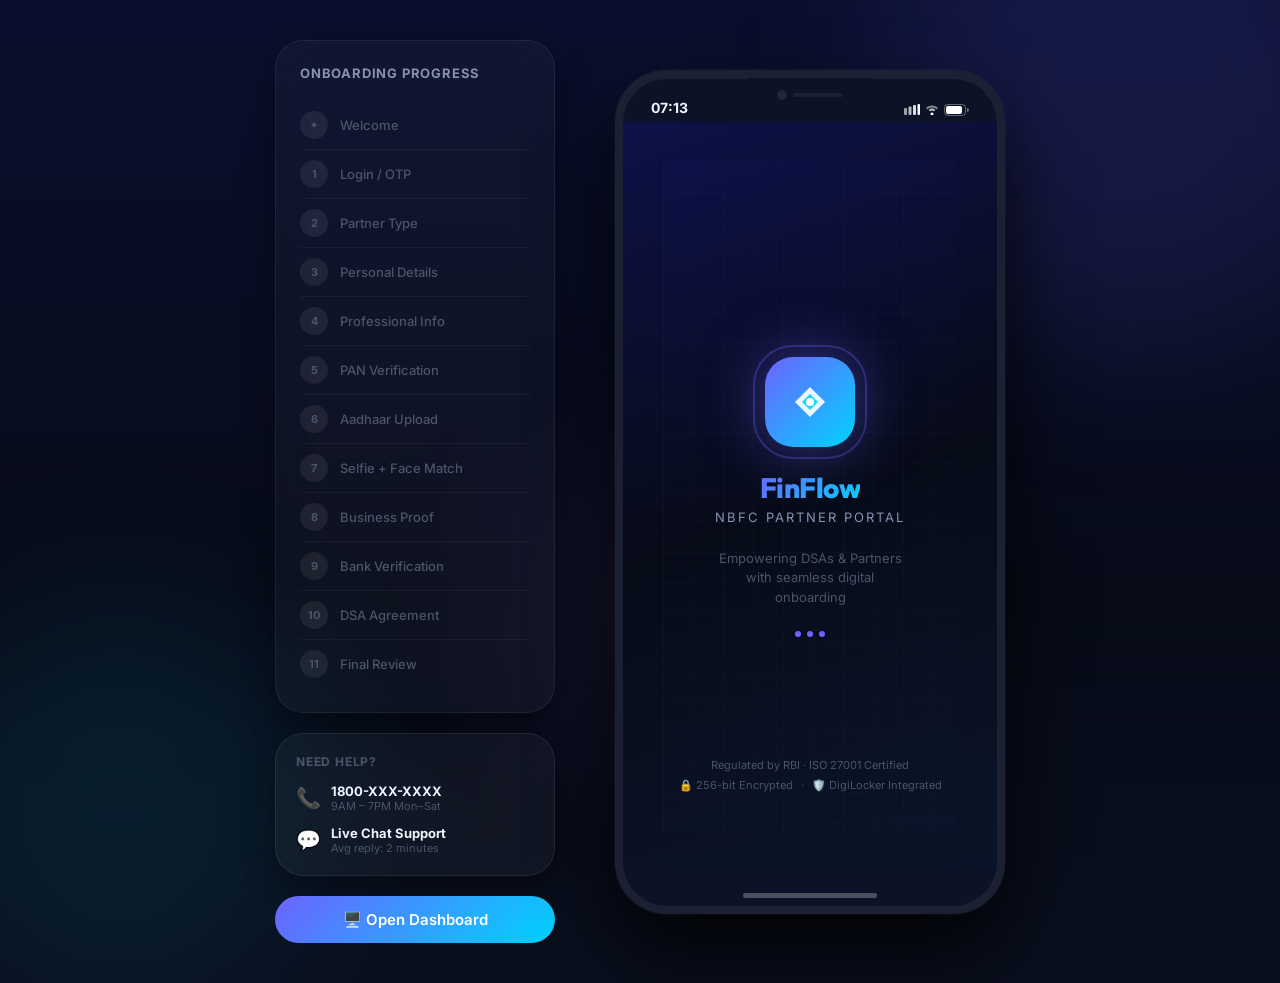
==== index.html @ 94a988ea "Fix viewport meta tag to prevent zooming and fix PWA mobile scaling" ====
<!DOCTYPE html>
<html lang="en">
<head>
  <meta charset="UTF-8">
  <meta name="viewport" content="width=device-width, initial-scale=1.0, maximum-scale=1.0, user-scalable=0">
  <meta name="description" content="FinFlow NBFC — Next-generation DSA & Partner Onboarding App with KYC verification for Non-Banking Financial Companies">
  <title>FinFlow NBFC — DSA & Partner Onboarding</title>
  <link rel="stylesheet" href="css/style.css">
  <link rel="stylesheet" href="css/mobile.css">
  <link rel="manifest" href="manifest.json">
  <meta name="theme-color" content="#6C63FF">
  <meta name="mobile-web-app-capable" content="yes">
  <meta name="apple-mobile-web-app-capable" content="yes">
  <meta name="apple-mobile-web-app-status-bar-style" content="black-translucent">
  <meta name="apple-mobile-web-app-title" content="FinFlow">
  <link rel="apple-touch-icon" href="icons/icon-192.png">
  <link rel="icon" type="image/png" sizes="192x192" href="icons/icon-192.png">
</head>
<body class="mobile-view">

<!-- Background Orbs -->
<div class="bg-orb bg-orb-1"></div>
<div class="bg-orb bg-orb-2"></div>
<div class="bg-orb bg-orb-3"></div>

<!-- ═══════════════════════════════════════════════
     SIDE PANEL (desktop only)
     ═══════════════════════════════════════════════ -->
<div class="side-panel">
  <!-- Progress Steps Sidebar -->
  <div class="steps-sidebar glass-card" style="border-radius:var(--radius-xl);padding:24px">
    <div class="steps-sidebar-title">Onboarding Progress</div>
    <div class="sidebar-step pending" id="ss-splash">
      <div class="sidebar-step-num">✦</div>
      <div class="sidebar-step-label">Welcome</div>
    </div>
    <div class="sidebar-step pending" id="ss-login">
      <div class="sidebar-step-num">1</div>
      <div class="sidebar-step-label">Login / OTP</div>
    </div>
    <div class="sidebar-step pending" id="ss-partner">
      <div class="sidebar-step-num">2</div>
      <div class="sidebar-step-label">Partner Type</div>
    </div>
    <div class="sidebar-step pending" id="ss-personal">
      <div class="sidebar-step-num">3</div>
      <div class="sidebar-step-label">Personal Details</div>
    </div>
    <div class="sidebar-step pending" id="ss-professional">
      <div class="sidebar-step-num">4</div>
      <div class="sidebar-step-label">Professional Info</div>
    </div>
    <div class="sidebar-step pending" id="ss-kyc-pan">
      <div class="sidebar-step-num">5</div>
      <div class="sidebar-step-label">PAN Verification</div>
    </div>
    <div class="sidebar-step pending" id="ss-kyc-aadhar">
      <div class="sidebar-step-num">6</div>
      <div class="sidebar-step-label">Aadhaar Upload</div>
    </div>
    <div class="sidebar-step pending" id="ss-kyc-selfie">
      <div class="sidebar-step-num">7</div>
      <div class="sidebar-step-label">Selfie + Face Match</div>
    </div>
    <div class="sidebar-step pending" id="ss-kyc-biz">
      <div class="sidebar-step-num">8</div>
      <div class="sidebar-step-label">Business Proof</div>
    </div>
    <div class="sidebar-step pending" id="ss-kyc-bank">
      <div class="sidebar-step-num">9</div>
      <div class="sidebar-step-label">Bank Verification</div>
    </div>
    <div class="sidebar-step pending" id="ss-kyc-agree">
      <div class="sidebar-step-num">10</div>
      <div class="sidebar-step-label">DSA Agreement</div>
    </div>
    <div class="sidebar-step pending" id="ss-review">
      <div class="sidebar-step-num">11</div>
      <div class="sidebar-step-label">Final Review</div>
    </div>
  </div>

  <!-- Info Card -->
  <div class="glass-card" style="padding:20px;border-radius:var(--radius-xl)">
    <div style="font-size:12px;font-weight:700;color:var(--text-muted);text-transform:uppercase;letter-spacing:0.8px;margin-bottom:14px">Need Help?</div>
    <div style="display:flex;align-items:center;gap:10px;margin-bottom:12px">
      <span style="font-size:20px">📞</span>
      <div>
        <div style="font-size:13px;font-weight:700">1800-XXX-XXXX</div>
        <div style="font-size:11px;color:var(--text-muted)">9AM – 7PM Mon–Sat</div>
      </div>
    </div>
    <div style="display:flex;align-items:center;gap:10px">
      <span style="font-size:20px">💬</span>
      <div>
        <div style="font-size:13px;font-weight:700">Live Chat Support</div>
        <div style="font-size:11px;color:var(--text-muted)">Avg reply: 2 minutes</div>
      </div>
    </div>
  </div>

  <!-- Dashboard Link -->
  <a href="dashboard.html" class="btn-primary" style="width:100%;justify-content:center;text-decoration:none">
    🖥️ Open Dashboard
  </a>
</div>

<!-- ═══════════════════════════════════════════════
     PHONE FRAME
     ═══════════════════════════════════════════════ -->
<div class="phone-frame">
  <!-- Phone Chrome -->
  <div class="phone-notch"></div>

  <!-- Status Bar -->
  <div class="status-bar">
    <span class="status-bar-time">17:51</span>
    <div class="status-bar-icons">
      <svg width="16" height="11" viewBox="0 0 16 11" fill="none">
        <rect x="0" y="4" width="3" height="7" rx="1" fill="rgba(255,255,255,0.6)"/>
        <rect x="4.5" y="2.5" width="3" height="8.5" rx="1" fill="rgba(255,255,255,0.7)"/>
        <rect x="9" y="1" width="3" height="10" rx="1" fill="rgba(255,255,255,0.85)"/>
        <rect x="13.5" y="0" width="2.5" height="11" rx="1" fill="white"/>
      </svg>
      <svg width="14" height="10" viewBox="0 0 14 10" fill="none">
        <path d="M7 2.5C8.8 2.5 10.4 3.2 11.6 4.4L13 3C11.4 1.5 9.3.6 7 .6S2.6 1.5 1 3l1.4 1.4C3.6 3.2 5.2 2.5 7 2.5z" fill="white" opacity=".5"/>
        <path d="M7 5.5c.8 0 1.5.3 2 .8L10.4 5c-.9-1-2.1-1.6-3.4-1.6s-2.5.6-3.4 1.6L5 6.3c.5-.5 1.2-.8 2-.8z" fill="white" opacity=".75"/>
        <circle cx="7" cy="9" r="1.5" fill="white"/>
      </svg>
      <svg width="25" height="12" viewBox="0 0 25 12" fill="none">
        <rect x="0.5" y="0.5" width="21" height="11" rx="3.5" stroke="white" stroke-opacity="0.35"/>
        <rect x="2" y="2" width="16" height="8" rx="2" fill="white"/>
        <path d="M23 4v4a2 2 0 000-4z" fill="white" opacity="0.4"/>
      </svg>
    </div>
  </div>

  <!-- Screen Container -->
  <div class="screen-container">

    <!-- ── SCREEN 1: SPLASH ─────────────────────── -->
    <div id="screen-splash" class="screen active">
      <div class="splash-inner" style="position:relative;width:100%;height:100%;background:linear-gradient(160deg,#0D1147 0%,#070B18 50%,#0A1428 100%);display:flex;flex-direction:column;align-items:center;justify-content:center;gap:24px;padding:40px">
        <!-- Grid lines -->
        <div style="position:absolute;inset:0;background-image:linear-gradient(rgba(108,99,255,0.04) 1px,transparent 1px),linear-gradient(90deg,rgba(108,99,255,0.04) 1px,transparent 1px);background-size:30px 30px;pointer-events:none"></div>

        <div class="splash-logo">
          <svg viewBox="0 0 46 46" fill="none" xmlns="http://www.w3.org/2000/svg">
            <path d="M8 23L23 8L38 23L23 38L8 23Z" fill="white" opacity="0.9"/>
            <path d="M15 23L23 15L31 23L23 31L15 23Z" fill="rgba(0,212,255,0.9)"/>
            <circle cx="23" cy="23" r="4" fill="white"/>
          </svg>
        </div>

        <div class="splash-brand">
          <h1><span class="text-gradient">FinFlow</span></h1>
          <p>NBFC Partner Portal</p>
        </div>

        <div class="splash-tagline">
          Empowering DSAs & Partners with seamless digital onboarding
        </div>

        <div class="splash-loader">
          <div class="splash-loader-dot"></div>
          <div class="splash-loader-dot"></div>
          <div class="splash-loader-dot"></div>
        </div>

        <div style="position:absolute;bottom:40px;text-align:center;animation:fade-in 0.5s ease 2s both">
          <div style="font-size:11px;color:var(--text-muted)">Regulated by RBI · ISO 27001 Certified</div>
          <div style="display:flex;align-items:center;justify-content:center;gap:8px;margin-top:6px">
            <span style="font-size:11px;color:var(--text-muted)">🔒 256-bit Encrypted</span>
            <span style="font-size:11px;color:var(--text-muted)">·</span>
            <span style="font-size:11px;color:var(--text-muted)">🛡️ DigiLocker Integrated</span>
          </div>
        </div>
      </div>
    </div>

    <!-- ── SCREEN 2: LOGIN ──────────────────────── -->
    <div id="screen-login" class="screen">
      <div class="screen-content">
        <div style="padding-top:56px;margin-bottom:32px">
          <div style="width:48px;height:48px;background:var(--grad-primary);border-radius:14px;display:flex;align-items:center;justify-content:center;margin-bottom:20px;font-size:22px">🏦</div>
          <h2 class="anim-fade-up" style="font-size:26px;font-weight:800;margin-bottom:6px">Welcome Back!</h2>
          <p class="anim-fade-up delay-100" style="font-size:14px;color:var(--text-secondary)">Enter your registered mobile number to continue</p>
        </div>

        <div class="form-group anim-fade-up delay-200" style="margin-bottom:20px">
          <label class="form-label">Mobile Number</label>
          <div class="phone-input-wrapper">
            <div class="phone-flag">🇮🇳 +91</div>
            <input id="phone-input" type="tel" class="phone-flag-input" placeholder="98XXXXXXXX" maxlength="10" inputmode="numeric">
          </div>
        </div>

        <button id="send-otp-btn" class="btn-primary" style="width:100%;margin-bottom:16px">
          Get OTP →
        </button>

        <div style="text-align:center;margin-bottom:24px">
          <span style="font-size:13px;color:var(--text-muted)">New partner? </span>
          <span style="font-size:13px;color:var(--clr-primary-l);font-weight:600;cursor:pointer" data-next-screen="screen-partner-type">Register Here</span>
        </div>

        <div style="display:flex;align-items:center;gap:12px;margin-bottom:20px">
          <div style="flex:1;height:1px;background:rgba(255,255,255,0.08)"></div>
          <span style="font-size:12px;color:var(--text-muted)">or sign in with</span>
          <div style="flex:1;height:1px;background:rgba(255,255,255,0.08)"></div>
        </div>

        <div style="display:grid;grid-template-columns:1fr 1fr;gap:10px">
          <button class="btn-outline" style="width:100%;font-size:13px">🔑 Aadhaar OTP</button>
          <button class="btn-outline" style="width:100%;font-size:13px">🏛️ DigiLocker</button>
        </div>

        <div style="margin-top:28px;padding:14px;background:rgba(0,229,160,0.06);border:1px solid rgba(0,229,160,0.15);border-radius:var(--radius-md)">
          <div style="font-size:12px;color:var(--clr-emerald);font-weight:600;margin-bottom:4px">🔒 Secure & Compliant</div>
          <div style="font-size:11px;color:var(--text-muted);line-height:1.5">Your data is protected under RBI guidelines and DPDP Act 2023. We never share your information without consent.</div>
        </div>
      </div>
    </div>

    <!-- ── SCREEN 3: OTP VERIFICATION ──────────── -->
    <div id="screen-otp" class="screen">
      <div class="screen-content">
        <div class="top-nav">
          <button class="back-btn" data-action="back">←</button>
          <span class="top-nav-title">OTP Verification</span>
          <div style="width:36px"></div>
        </div>

        <div style="text-align:center;padding:30px 0 20px">
          <div style="font-size:48px;margin-bottom:16px">📱</div>
          <h2 style="font-size:22px;font-weight:800;margin-bottom:8px">Verify Your Number</h2>
          <p style="font-size:13px;color:var(--text-secondary)">We've sent a 6-digit OTP to<br><strong style="color:var(--text-primary)">+91 98XXXXXXXX</strong></p>
        </div>

        <div class="otp-input-row">
          <input class="otp-digit" type="tel" maxlength="1" inputmode="numeric">
          <input class="otp-digit" type="tel" maxlength="1" inputmode="numeric">
          <input class="otp-digit" type="tel" maxlength="1" inputmode="numeric">
          <input class="otp-digit" type="tel" maxlength="1" inputmode="numeric">
          <input class="otp-digit" type="tel" maxlength="1" inputmode="numeric">
          <input class="otp-digit" type="tel" maxlength="1" inputmode="numeric">
        </div>

        <button class="btn-primary" style="width:100%;margin:8px 0 16px" data-next-screen="screen-partner-type">
          Verify OTP ✓
        </button>

        <div class="resend-row">
          <span style="font-size:13px;color:var(--text-muted)">Didn't receive? </span>
          <button class="resend-btn" id="resend-btn">Resend OTP</button>
          <span id="resend-timer" style="font-size:13px;color:var(--text-muted);display:none"> in 30s</span>
        </div>

        <div style="margin-top:24px;padding:14px;background:rgba(108,99,255,0.06);border:1px solid rgba(108,99,255,0.15);border-radius:var(--radius-md);font-size:12px;color:var(--text-muted)">
          ⚡ Demo mode: OTP is pre-filled as <strong style="color:var(--clr-primary-l)">123456</strong>
        </div>
      </div>
    </div>

    <!-- ── SCREEN 4: PARTNER TYPE ───────────────── -->
    <div id="screen-partner-type" class="screen">
      <div class="screen-content">
        <div class="top-nav">
          <button class="back-btn" data-action="back">←</button>
          <span class="top-nav-title">Partner Type</span>
          <div style="width:36px"></div>
        </div>

        <div style="padding:16px 0 8px">
          <h2 style="font-size:22px;font-weight:800;margin-bottom:6px">Choose Your Role</h2>
          <p style="font-size:13px;color:var(--text-secondary)">Select the type of partner you want to register as</p>
        </div>

        <div class="partner-grid">
          <div class="partner-card" data-type="dsa">
            <div class="partner-icon" style="background:rgba(108,99,255,0.15)">👔</div>
            <div class="partner-card-label">DSA Partner</div>
            <div class="partner-card-sub">Direct Selling Agent with full commission structure</div>
          </div>
          <div class="partner-card" data-type="connector">
            <div class="partner-icon" style="background:rgba(0,212,255,0.12)">🔗</div>
            <div class="partner-card-label">Connector</div>
            <div class="partner-card-sub">Refer leads and earn flat referral fee</div>
          </div>
          <div class="partner-card" data-type="co-lender">
            <div class="partner-icon" style="background:rgba(0,229,160,0.12)">🏛️</div>
            <div class="partner-card-label">Co-Lending</div>
            <div class="partner-card-sub">NBFC/Bank co-lending arrangement</div>
          </div>
          <div class="partner-card" data-type="builder">
            <div class="partner-icon" style="background:rgba(255,184,48,0.12)">🏗️</div>
            <div class="partner-card-label">Builder</div>
            <div class="partner-card-sub">Real estate developer partnership</div>
          </div>
        </div>

        <!-- Benefits -->
        <div class="glass-card" style="padding:16px;margin:4px 0 16px">
          <div style="font-size:12px;font-weight:700;color:var(--clr-cyan);margin-bottom:12px">✨ DSA Partner Benefits</div>
          <div style="display:flex;flex-direction:column;gap:8px">
            <div style="display:flex;align-items:center;gap:8px;font-size:12px;color:var(--text-secondary)">✅ Earn up to 1.5% commission</div>
            <div style="display:flex;align-items:center;gap:8px;font-size:12px;color:var(--text-secondary)">✅ Real-time lead tracking dashboard</div>
            <div style="display:flex;align-items:center;gap:8px;font-size:12px;color:var(--text-secondary)">✅ Dedicated Relationship Manager</div>
            <div style="display:flex;align-items:center;gap:8px;font-size:12px;color:var(--text-secondary)">✅ Monthly payout on 15th</div>
          </div>
        </div>

        <button class="btn-primary" style="width:100%" data-next-screen="screen-personal">
          Continue →
        </button>
      </div>
    </div>

    <!-- ── SCREEN 5: PERSONAL DETAILS ──────────── -->
    <div id="screen-personal" class="screen">
      <div class="screen-content">
        <div class="top-nav">
          <button class="back-btn" data-action="back">←</button>
          <span class="top-nav-title">Personal Details</span>
          <span style="font-size:12px;color:var(--text-muted)">1/2</span>
        </div>

        <div style="padding:12px 0 4px">
          <div style="display:flex;gap:4px;margin-bottom:16px">
            <div style="height:3px;flex:1;background:var(--grad-primary);border-radius:2px"></div>
            <div style="height:3px;flex:1;background:rgba(255,255,255,0.1);border-radius:2px"></div>
          </div>
        </div>

        <div style="display:flex;flex-direction:column;gap:14px">
          <div class="form-group">
            <label class="form-label">Full Name (as per PAN)</label>
            <input type="text" class="form-input" placeholder="Rajesh Kumar Sharma">
          </div>
          <div style="display:grid;grid-template-columns:1fr 1fr;gap:12px">
            <div class="form-group">
              <label class="form-label">Date of Birth</label>
              <input type="date" class="form-input" style="color-scheme:dark">
            </div>
            <div class="form-group">
              <label class="form-label">Gender</label>
              <select class="form-input form-select">
                <option value="">Select</option>
                <option>Male</option>
                <option>Female</option>
                <option>Other</option>
              </select>
            </div>
          </div>
          <div class="form-group">
            <label class="form-label">Email Address</label>
            <input type="email" class="form-input" placeholder="rajesh@example.com">
          </div>
          <div class="form-group">
            <label class="form-label">Current Address</label>
            <input type="text" class="form-input" placeholder="Flat/House No, Street">
          </div>
          <div style="display:grid;grid-template-columns:1fr 1fr;gap:12px">
            <div class="form-group">
              <label class="form-label">City</label>
              <input type="text" class="form-input" placeholder="Mumbai">
            </div>
            <div class="form-group">
              <label class="form-label">PIN Code</label>
              <input type="text" class="form-input" placeholder="400001" inputmode="numeric" maxlength="6">
            </div>
          </div>
          <div class="form-group">
            <label class="form-label">State</label>
            <select class="form-input form-select">
              <option value="">Select State</option>
              <option>Maharashtra</option><option>Delhi</option><option>Karnataka</option>
              <option>Tamil Nadu</option><option>Gujarat</option><option>Rajasthan</option>
              <option>Uttar Pradesh</option><option>West Bengal</option>
            </select>
          </div>
        </div>

        <button class="btn-primary" style="width:100%;margin-top:20px" data-next-screen="screen-professional">
          Next: Professional Info →
        </button>
      </div>
    </div>

    <!-- ── SCREEN 6: PROFESSIONAL DETAILS ──────── -->
    <div id="screen-professional" class="screen">
      <div class="screen-content">
        <div class="top-nav">
          <button class="back-btn" data-action="back">←</button>
          <span class="top-nav-title">Professional Details</span>
          <span style="font-size:12px;color:var(--text-muted)">2/2</span>
        </div>

        <div style="padding:12px 0 4px">
          <div style="display:flex;gap:4px;margin-bottom:16px">
            <div style="height:3px;flex:1;background:var(--grad-primary);border-radius:2px"></div>
            <div style="height:3px;flex:1;background:var(--grad-primary);border-radius:2px"></div>
          </div>
        </div>

        <div style="display:flex;flex-direction:column;gap:14px">
          <div class="form-group">
            <label class="form-label">Current Occupation</label>
            <select class="form-input form-select">
              <option>Financial Advisor</option>
              <option>Insurance Agent</option>
              <option>Real Estate Agent</option>
              <option>CA / Tax Consultant</option>
              <option>Banker (Ex)</option>
              <option>Other</option>
            </select>
          </div>
          <div class="form-group">
            <label class="form-label">Years of Experience in Finance</label>
            <select class="form-input form-select">
              <option>Less than 1 year</option>
              <option>1-3 years</option>
              <option>3-5 years</option>
              <option>5-10 years</option>
              <option>More than 10 years</option>
            </select>
          </div>
          <div class="form-group">
            <label class="form-label">Product Interest</label>
            <div style="display:flex;flex-wrap:wrap;gap:8px;margin-top:4px">
              ${['Home Loan','LAP','MSME Loan','Personal Loan','Business Loan','Gold Loan'].map(p =>
                `<div style="padding:7px 14px;background:rgba(108,99,255,0.1);border:1px solid rgba(108,99,255,0.2);border-radius:var(--radius-full);font-size:12px;font-weight:600;cursor:pointer;transition:all 0.2s;color:var(--clr-primary-l)" onclick="this.style.background=this.style.background==='rgba(108,99,255,0.3)rgba(108,99,255,0.1)'?'rgba(108,99,255,0.1)':'rgba(108,99,255,0.3)';this.style.borderColor='var(--clr-primary)'">${p}</div>`
              ).join('')}
            </div>
          </div>
          <div class="form-group">
            <label class="form-label">Empanelled with other NBFCs?</label>
            <div style="display:grid;grid-template-columns:1fr 1fr;gap:8px">
              <button class="btn-outline" style="font-size:13px" onclick="this.style.background='rgba(108,99,255,0.2)';this.style.borderColor='var(--clr-primary)'">Yes</button>
              <button class="btn-outline" style="font-size:13px">No</button>
            </div>
          </div>
          <div class="form-group">
            <label class="form-label">Expected Monthly Business Volume</label>
            <select class="form-input form-select">
              <option>Below ₹25 Lakhs</option>
              <option>₹25L – ₹1 Crore</option>
              <option>₹1Cr – ₹5Cr</option>
              <option>Above ₹5 Crore</option>
            </select>
          </div>
          <div class="form-group">
            <label class="form-label">Referral Code (Optional)</label>
            <input type="text" class="form-input" placeholder="e.g. DSA-1234">
          </div>
        </div>

        <button class="btn-primary" style="width:100%;margin-top:20px" data-next-screen="screen-kyc-pan">
          Start KYC Verification →
        </button>
      </div>
    </div>

    <!-- ── SCREEN 7: KYC – PAN ─────────────────── -->
    <div id="screen-kyc-pan" class="screen">
      <div class="screen-content">
        <div class="top-nav">
          <button class="back-btn" data-action="back">←</button>
          <span class="top-nav-title">KYC — PAN Card</span>
          <span style="font-size:12px;color:var(--clr-primary-l)">1/6</span>
        </div>

        <!-- KYC Progress -->
        <div style="display:flex;align-items:center;gap:0;padding:12px 0 16px">
          <div style="display:flex;align-items:center;flex:1" class="kyc-step-item">
            <div class="kyc-step-circle active" style="width:28px;height:28px;font-size:11px">1</div>
            <div class="kyc-step-connector" style="flex:1;height:2px;background:rgba(255,255,255,0.08)"></div>
          </div>
          <div style="display:flex;align-items:center;flex:1" class="kyc-step-item">
            <div class="kyc-step-circle pending" style="width:28px;height:28px;font-size:11px">2</div>
            <div class="kyc-step-connector" style="flex:1;height:2px;background:rgba(255,255,255,0.08)"></div>
          </div>
          <div style="display:flex;align-items:center;flex:1" class="kyc-step-item">
            <div class="kyc-step-circle pending" style="width:28px;height:28px;font-size:11px">3</div>
            <div class="kyc-step-connector" style="flex:1;height:2px;background:rgba(255,255,255,0.08)"></div>
          </div>
          <div style="display:flex;align-items:center;flex:1" class="kyc-step-item">
            <div class="kyc-step-circle pending" style="width:28px;height:28px;font-size:11px">4</div>
            <div class="kyc-step-connector" style="flex:1;height:2px;background:rgba(255,255,255,0.08)"></div>
          </div>
          <div style="display:flex;align-items:center;flex:1" class="kyc-step-item">
            <div class="kyc-step-circle pending" style="width:28px;height:28px;font-size:11px">5</div>
            <div class="kyc-step-connector" style="flex:1;height:2px;background:rgba(255,255,255,0.08)"></div>
          </div>
          <div class="kyc-step-circle pending" style="width:28px;height:28px;font-size:11px">6</div>
        </div>

        <h3 style="font-size:18px;font-weight:800;margin-bottom:4px">PAN Card Verification</h3>
        <p style="font-size:12px;color:var(--text-secondary);margin-bottom:18px">Enter your PAN number for instant NSDL verification</p>

        <!-- PAN Input -->
        <div class="form-group" style="margin-bottom:14px">
          <label class="form-label">PAN Number</label>
          <div style="display:flex;gap:8px">
            <input id="pan-input" type="text" class="form-input" placeholder="ABCDE1234F" maxlength="10" style="text-transform:uppercase;font-weight:700;letter-spacing:2px;flex:1">
            <button id="pan-verify-btn" class="btn-primary" style="white-space:nowrap;padding:12px 16px;font-size:13px">Verify</button>
          </div>
          <div id="pan-verify-badge" class="verify-badge" style="display:none;margin-top:8px"></div>
        </div>

        <!-- PAN Upload -->
        <div style="margin-bottom:14px">
          <label class="form-label" style="display:block;margin-bottom:8px">Upload PAN Card Image</label>
          <div class="upload-zone" data-doc="pan">
            <input type="file" accept="image/*,.pdf">
            <div class="upload-prompt" style="display:flex;flex-direction:column;align-items:center;gap:10px">
              <div class="upload-icon-wrap">📋</div>
              <div class="upload-label">Tap to upload PAN Card</div>
              <div class="upload-sub">JPG, PNG or PDF · Max 5MB</div>
            </div>
            <img class="upload-preview" src="" alt="PAN Preview">
          </div>
        </div>

        <div class="glass-card" style="padding:12px 14px;margin-bottom:16px;background:rgba(108,99,255,0.05)">
          <div style="font-size:11px;color:var(--text-secondary);line-height:1.6">
            📌 <strong>Why PAN?</strong> Required by RBI for KYC. PAN is verified against NSDL database in real-time. Ensure name matches exactly as per Income Tax records.
          </div>
        </div>

        <button class="btn-primary" style="width:100%" data-next-screen="screen-kyc-aadhaar">
          Next: Aadhaar →
        </button>
      </div>
    </div>

    <!-- ── SCREEN 8: KYC – AADHAAR ──────────────── -->
    <div id="screen-kyc-aadhaar" class="screen">
      <div class="screen-content">
        <div class="top-nav">
          <button class="back-btn" data-action="back">←</button>
          <span class="top-nav-title">KYC — Aadhaar</span>
          <span style="font-size:12px;color:var(--clr-primary-l)">2/6</span>
        </div>

        <div style="padding:12px 0 8px">
          <h3 style="font-size:18px;font-weight:800;margin-bottom:4px">Aadhaar Verification</h3>
          <p style="font-size:12px;color:var(--text-secondary);margin-bottom:16px">Upload both sides of your Aadhaar card</p>
        </div>

        <div class="form-group" style="margin-bottom:14px">
          <label class="form-label">Aadhaar Number (last 4 digits)</label>
          <input type="text" class="form-input" placeholder="XXXX XXXX XXXX" maxlength="14" style="letter-spacing:2px;font-weight:700">
        </div>

        <div style="margin-bottom:14px">
          <label class="form-label" style="display:block;margin-bottom:8px">Aadhaar Front Side</label>
          <div class="upload-zone" data-doc="aadhaarFront">
            <input type="file" accept="image/*">
            <div class="upload-prompt" style="display:flex;flex-direction:column;align-items:center;gap:10px">
              <div class="upload-icon-wrap">🪪</div>
              <div class="upload-label">Front of Aadhaar Card</div>
              <div class="upload-sub">Ensure name & photo are visible</div>
            </div>
            <img class="upload-preview" src="" alt="Aadhaar Front">
          </div>
        </div>

        <div style="margin-bottom:14px">
          <label class="form-label" style="display:block;margin-bottom:8px">Aadhaar Back Side</label>
          <div class="upload-zone" data-doc="aadhaarBack">
            <input type="file" accept="image/*">
            <div class="upload-prompt" style="display:flex;flex-direction:column;align-items:center;gap:10px">
              <div class="upload-icon-wrap">🪪</div>
              <div class="upload-label">Back of Aadhaar Card</div>
              <div class="upload-sub">Ensure address is visible</div>
            </div>
            <img class="upload-preview" src="" alt="Aadhaar Back">
          </div>
        </div>

        <div style="padding:12px 14px;background:rgba(255,184,48,0.06);border:1px solid rgba(255,184,48,0.2);border-radius:var(--radius-md);margin-bottom:16px">
          <div style="font-size:11px;color:var(--clr-amber);line-height:1.6">
            ⚠️ <strong>Privacy Notice:</strong> Aadhaar data is masked and stored securely per UIDAI guidelines. Only last 4 digits are stored; full number is used only for OTP verification.
          </div>
        </div>

        <div style="display:flex;gap:10px">
          <button class="btn-outline" style="flex:1" data-next-screen="screen-kyc-pan">← Back</button>
          <button class="btn-primary" style="flex:2" data-next-screen="screen-kyc-selfie">Next: Selfie →</button>
        </div>
      </div>
    </div>

    <!-- ── SCREEN 9: KYC – SELFIE ─────────────── -->
    <div id="screen-kyc-selfie" class="screen">
      <div class="screen-content">
        <div class="top-nav">
          <button class="back-btn" data-action="back">←</button>
          <span class="top-nav-title">Live Selfie</span>
          <span style="font-size:12px;color:var(--clr-primary-l)">3/6</span>
        </div>

        <div style="padding:12px 0 20px">
          <h3 style="font-size:18px;font-weight:800;margin-bottom:4px">Face Verification</h3>
          <p style="font-size:12px;color:var(--text-secondary)">Take a live selfie for AI-powered face match against your Aadhaar</p>
        </div>

        <!-- Selfie Frame -->
        <div class="selfie-frame-outer" style="margin-bottom:20px">
          <div class="selfie-frame-inner">
            <span>👤</span>
          </div>
        </div>

        <!-- Instructions -->
        <div style="display:flex;justify-content:center;gap:20px;margin-bottom:20px">
          <div style="text-align:center">
            <div style="font-size:20px;margin-bottom:4px">💡</div>
            <div style="font-size:10px;color:var(--text-muted)">Good<br>Lighting</div>
          </div>
          <div style="text-align:center">
            <div style="font-size:20px;margin-bottom:4px">🙂</div>
            <div style="font-size:10px;color:var(--text-muted)">Face<br>Clearly</div>
          </div>
          <div style="text-align:center">
            <div style="font-size:20px;margin-bottom:4px">🚫</div>
            <div style="font-size:10px;color:var(--text-muted)">No<br>Glasses</div>
          </div>
          <div style="text-align:center">
            <div style="font-size:20px;margin-bottom:4px">🎭</div>
            <div style="font-size:10px;color:var(--text-muted)">No<br>Mask</div>
          </div>
        </div>

        <div id="face-match-badge" class="verify-badge" style="display:none;margin:0 auto 16px;width:fit-content"></div>

        <button id="selfie-capture-btn" class="btn-primary" style="width:100%;margin-bottom:12px">
          📸 Capture Selfie
        </button>

        <div style="display:flex;gap:10px">
          <button class="btn-outline" style="flex:1" data-next-screen="screen-kyc-aadhaar">← Back</button>
          <button class="btn-primary" style="flex:2" data-next-screen="screen-kyc-business">Next →</button>
        </div>
      </div>
    </div>

    <!-- ── SCREEN 10: KYC – BUSINESS PROOF ──────── -->
    <div id="screen-kyc-business" class="screen">
      <div class="screen-content">
        <div class="top-nav">
          <button class="back-btn" data-action="back">←</button>
          <span class="top-nav-title">Business Proof</span>
          <span style="font-size:12px;color:var(--clr-primary-l)">4/6</span>
        </div>

        <div style="padding:12px 0 8px">
          <h3 style="font-size:18px;font-weight:800;margin-bottom:4px">Business Documentation</h3>
          <p style="font-size:12px;color:var(--text-secondary);margin-bottom:16px">Upload any one valid business proof</p>
        </div>

        <!-- Doc Type Selector -->
        <div class="form-group" style="margin-bottom:14px">
          <label class="form-label">Document Type</label>
          <select class="form-input form-select" id="biz-doc-type">
            <option>GST Certificate</option>
            <option>MSME / Udyam Certificate</option>
            <option>Shop & Establishment Act</option>
            <option>Trade License</option>
            <option>Professional Tax Certificate</option>
          </select>
        </div>

        <div style="margin-bottom:14px">
          <div class="upload-zone" data-doc="businessProof">
            <input type="file" accept="image/*,.pdf">
            <div class="upload-prompt" style="display:flex;flex-direction:column;align-items:center;gap:10px">
              <div class="upload-icon-wrap">🏢</div>
              <div class="upload-label">Upload Business Document</div>
              <div class="upload-sub">JPG, PNG or PDF · Max 5MB</div>
            </div>
            <img class="upload-preview" src="" alt="Business Doc">
          </div>
        </div>

        <!-- GST Details -->
        <div class="form-group" style="margin-bottom:10px">
          <label class="form-label">GSTIN (if applicable)</label>
          <input type="text" class="form-input" placeholder="27XXXXX1234X1ZX" maxlength="15" style="text-transform:uppercase;letter-spacing:1.5px">
        </div>

        <div class="form-group" style="margin-bottom:16px">
          <label class="form-label">Business Name</label>
          <input type="text" class="form-input" placeholder="ABC Financial Services">
        </div>

        <div style="display:flex;gap:10px">
          <button class="btn-outline" style="flex:1" data-next-screen="screen-kyc-selfie">← Back</button>
          <button class="btn-primary" style="flex:2" data-next-screen="screen-kyc-bank">Next →</button>
        </div>
      </div>
    </div>

    <!-- ── SCREEN 11: KYC – BANK VERIFICATION ───── -->
    <div id="screen-kyc-bank" class="screen">
      <div class="screen-content">
        <div class="top-nav">
          <button class="back-btn" data-action="back">←</button>
          <span class="top-nav-title">Bank Verification</span>
          <span style="font-size:12px;color:var(--clr-primary-l)">5/6</span>
        </div>

        <div style="padding:12px 0 8px">
          <h3 style="font-size:18px;font-weight:800;margin-bottom:4px">Bank Account Details</h3>
          <p style="font-size:12px;color:var(--text-secondary);margin-bottom:16px">For commission payout — verified via penny drop</p>
        </div>

        <div style="display:flex;flex-direction:column;gap:12px;margin-bottom:14px">
          <div class="form-group">
            <label class="form-label">Account Holder Name</label>
            <input type="text" class="form-input" placeholder="As per bank records">
          </div>
          <div class="form-group">
            <label class="form-label">Account Number</label>
            <input type="text" class="form-input" placeholder="XXXXXXXXXXXXXXXX" inputmode="numeric">
          </div>
          <div class="form-group">
            <label class="form-label">Confirm Account Number</label>
            <input type="text" class="form-input" placeholder="Re-enter account number" inputmode="numeric">
          </div>
          <div class="form-group">
            <label class="form-label">IFSC Code</label>
            <input type="text" class="form-input" placeholder="HDFC0001234" style="text-transform:uppercase;letter-spacing:1px">
          </div>
          <div class="form-group">
            <label class="form-label">Account Type</label>
            <select class="form-input form-select">
              <option>Savings Account</option>
              <option>Current Account</option>
            </select>
          </div>
        </div>

        <div style="margin-bottom:14px">
          <label class="form-label" style="display:block;margin-bottom:8px">Upload Cancelled Cheque / Bank Statement</label>
          <div class="upload-zone" data-doc="bankDoc">
            <input type="file" accept="image/*,.pdf">
            <div class="upload-prompt" style="display:flex;flex-direction:column;align-items:center;gap:10px">
              <div class="upload-icon-wrap">🏦</div>
              <div class="upload-label">Cancelled Cheque or Statement</div>
              <div class="upload-sub">3-month statement for current account</div>
            </div>
            <img class="upload-preview" src="" alt="Bank Doc">
          </div>
        </div>

        <button id="bank-verify-btn" class="btn-outline" style="width:100%;margin-bottom:10px">
          🔍 Verify via Penny Drop
        </button>
        <div id="bank-verify-status" class="bank-verify-status" style="display:none;margin-bottom:14px"></div>

        <div style="display:flex;gap:10px">
          <button class="btn-outline" style="flex:1" data-next-screen="screen-kyc-business">← Back</button>
          <button class="btn-primary" style="flex:2" data-next-screen="screen-kyc-agreement">Next →</button>
        </div>
      </div>
    </div>

    <!-- ── SCREEN 12: KYC – DSA AGREEMENT ───────── -->
    <div id="screen-kyc-agreement" class="screen">
      <div class="screen-content">
        <div class="top-nav">
          <button class="back-btn" data-action="back">←</button>
          <span class="top-nav-title">DSA Agreement</span>
          <span style="font-size:12px;color:var(--clr-primary-l)">6/6</span>
        </div>

        <div style="padding:12px 0 8px">
          <h3 style="font-size:18px;font-weight:800;margin-bottom:4px">Sign DSA Agreement</h3>
          <p style="font-size:12px;color:var(--text-secondary);margin-bottom:16px">Please read and sign the DSA empanelment agreement</p>
        </div>

        <!-- Agreement Preview -->
        <div style="background:rgba(255,255,255,0.03);border:1px solid rgba(255,255,255,0.08);border-radius:var(--radius-md);padding:14px;height:180px;overflow-y:auto;margin-bottom:14px;font-size:11px;color:var(--text-secondary);line-height:1.7">
          <strong style="color:var(--text-primary);font-size:12px">DSA EMPANELMENT AGREEMENT</strong><br><br>
          This DSA Empanelment Agreement ("Agreement") is entered into between <strong>FinFlow NBFC Limited</strong>, a company incorporated under the Companies Act, 2013, having its registered office at Mumbai, Maharashtra ("NBFC") and the applicant ("DSA/Partner").<br><br>
          <strong>1. Appointment:</strong> The NBFC hereby appoints the DSA as a non-exclusive Direct Selling Agent for sourcing loan applications and financial products offered by the NBFC.<br><br>
          <strong>2. Scope of Work:</strong> The DSA shall source loan applications from prospective customers, assist in documentation, and coordinate with the NBFC's credit team for processing.<br><br>
          <strong>3. Commission Structure:</strong> Commission rates shall be as per the commission schedule annexed hereto, payable on disbursement subject to first EMI clearance.<br><br>
          <strong>4. Compliance:</strong> The DSA shall comply with all applicable laws, RBI guidelines, and the NBFC's internal policies including KYC/AML norms.<br><br>
          <strong>5. Term:</strong> This agreement is valid for 1 year from the date of execution, auto-renewable on mutually agreed terms.
        </div>

        <!-- Checkboxes -->
        <div style="margin-bottom:16px">
          <div class="check-item">
            <div class="custom-check" id="check-1"></div>
            <div class="check-text">I have read, understood, and agree to the DSA Empanelment Agreement and all its terms & conditions</div>
          </div>
          <div class="check-item">
            <div class="custom-check" id="check-2"></div>
            <div class="check-text">I confirm that all documents uploaded are genuine and I consent to CIBIL/KYC verification</div>
          </div>
          <div class="check-item">
            <div class="custom-check" id="check-3"></div>
            <div class="check-text">I agree to comply with RBI guidelines, PMLA 2002, and DPDP Act 2023 in all my activities as DSA</div>
          </div>
        </div>

        <!-- E-Signature -->
        <div style="margin-bottom:16px">
          <label class="form-label" style="display:block;margin-bottom:8px">E-Signature (Draw in box below)</label>
          <div class="signature-pad">
            <canvas id="sig-canvas"></canvas>
            <div class="signature-pad-label">
              <div style="font-size:24px;margin-bottom:4px">✍️</div>
              <div style="font-size:12px">Draw your signature here</div>
            </div>
          </div>
          <div style="display:flex;justify-content:flex-end;margin-top:6px">
            <button id="sig-clear" style="background:none;border:none;color:var(--clr-coral);font-size:12px;cursor:pointer;font-family:var(--font-ui)">✕ Clear</button>
          </div>
        </div>

        <button id="agreement-submit" class="btn-primary" style="width:100%;opacity:0.5" disabled data-next-screen="screen-review">
          Submit & Review Application →
        </button>
      </div>
    </div>

    <!-- ── SCREEN 13: REVIEW ─────────────────────── -->
    <div id="screen-review" class="screen">
      <div class="screen-content">
        <div class="top-nav">
          <button class="back-btn" data-action="back">←</button>
          <span class="top-nav-title">Review Application</span>
          <div style="width:36px"></div>
        </div>

        <div style="padding:12px 0 16px">
          <h3 style="font-size:18px;font-weight:800;margin-bottom:4px">Application Summary</h3>
          <p style="font-size:12px;color:var(--text-secondary)">Please review before final submission</p>
        </div>

        <!-- Review Sections -->
        <div class="review-section">
          <div class="review-section-title">👤 Personal Details</div>
          <div class="glass-card" style="padding:0;overflow:hidden">
            <div class="review-row"><span class="review-label">Name</span><span class="review-value">Rajesh Kumar Sharma</span></div>
            <div class="review-row"><span class="review-label">Mobile</span><span class="review-value">+91 98XXXXXXXX</span></div>
            <div class="review-row"><span class="review-label">Email</span><span class="review-value">rajesh@example.com</span></div>
            <div class="review-row"><span class="review-label">DOB</span><span class="review-value">15 March 1985</span></div>
            <div class="review-row"><span class="review-label">City</span><span class="review-value">Mumbai, Maharashtra</span></div>
          </div>
        </div>

        <div class="review-section">
          <div class="review-section-title">💼 Partner Details</div>
          <div class="glass-card" style="padding:0;overflow:hidden">
            <div class="review-row"><span class="review-label">Type</span><span class="review-value"><span class="badge badge-primary">DSA Partner</span></span></div>
            <div class="review-row"><span class="review-label">Experience</span><span class="review-value">5-10 years</span></div>
            <div class="review-row"><span class="review-label">Products</span><span class="review-value">Home Loan, LAP</span></div>
            <div class="review-row"><span class="review-label">Volume</span><span class="review-value">₹1Cr – ₹5Cr/month</span></div>
          </div>
        </div>

        <div class="review-section">
          <div class="review-section-title">🔍 KYC Status</div>
          <div class="glass-card" style="padding:0;overflow:hidden">
            <div class="review-row"><span class="review-label">PAN</span><span class="review-value badge badge-success">✅ Verified</span></div>
            <div class="review-row"><span class="review-label">Aadhaar</span><span class="review-value badge badge-success">✅ Uploaded</span></div>
            <div class="review-row"><span class="review-label">Selfie</span><span class="review-value badge badge-success">✅ Face Match 98%</span></div>
            <div class="review-row"><span class="review-label">Business</span><span class="review-value badge badge-success">✅ GST Uploaded</span></div>
            <div class="review-row"><span class="review-label">Bank A/C</span><span class="review-value badge badge-success">✅ Penny Drop Verified</span></div>
            <div class="review-row"><span class="review-label">Agreement</span><span class="review-value badge badge-success">✅ e-Signed</span></div>
          </div>
        </div>

        <div style="padding:14px;background:rgba(108,99,255,0.06);border:1px solid rgba(108,99,255,0.15);border-radius:var(--radius-md);margin-bottom:16px">
          <div style="font-size:12px;color:var(--clr-primary-l);font-weight:600;margin-bottom:4px">⏱️ Expected Timeline</div>
          <div style="font-size:11px;color:var(--text-secondary);line-height:1.6">Application will be reviewed by our team within <strong style="color:var(--text-primary)">1-2 working days</strong>. You'll receive updates via SMS & email.</div>
        </div>

        <button class="btn-primary" style="width:100%;background:var(--grad-success);padding:16px" data-next-screen="screen-success">
          🚀 Submit Application
        </button>
      </div>
    </div>

    <!-- ── SCREEN 14: SUCCESS ────────────────────── -->
    <div id="screen-success" class="screen">
      <div class="success-screen">
        <div class="success-check">
          <svg width="44" height="44" viewBox="0 0 44 44" fill="none">
            <path d="M10 22L18 30L34 14" stroke="#00E5A0" stroke-width="3.5" stroke-linecap="round" stroke-linejoin="round" stroke-dasharray="40" style="animation:check-draw 0.6s ease 0.3s forwards;stroke-dashoffset:40"/>
          </svg>
        </div>

        <div class="anim-fade-up delay-200">
          <h2 style="font-size:24px;font-weight:900;margin-bottom:8px">Application<br><span class="text-gradient-success">Submitted!</span></h2>
          <p style="font-size:13px;color:var(--text-secondary);line-height:1.6">Your DSA onboarding application has been received. Our team will review and get back to you shortly.</p>
        </div>

        <div class="glass-card anim-fade-up delay-300" style="width:100%;padding:16px;text-align:center">
          <div style="font-size:11px;color:var(--text-muted);margin-bottom:6px">APPLICATION ID</div>
          <div style="font-size:22px;font-weight:900;font-family:var(--font-display);letter-spacing:2px;color:var(--clr-emerald)">DSA-2026-08421</div>
          <div style="font-size:11px;color:var(--text-muted);margin-top:4px">Save this for reference</div>
        </div>

        <div class="anim-fade-up delay-400" style="width:100%;display:flex;flex-direction:column;gap:10px">
          <div style="display:flex;align-items:center;gap:10px;padding:12px;background:rgba(255,255,255,0.03);border-radius:var(--radius-md)">
            <span style="font-size:20px">📧</span>
            <div style="font-size:12px;color:var(--text-secondary)">Confirmation sent to <strong style="color:var(--text-primary)">rajesh@example.com</strong></div>
          </div>
          <div style="display:flex;align-items:center;gap:10px;padding:12px;background:rgba(255,255,255,0.03);border-radius:var(--radius-md)">
            <span style="font-size:20px">📱</span>
            <div style="font-size:12px;color:var(--text-secondary)">SMS sent to <strong style="color:var(--text-primary)">+91 98XXXXXXXX</strong></div>
          </div>
        </div>

        <div class="anim-fade-up delay-500" style="width:100%;display:flex;gap:10px">
          <button class="btn-outline" style="flex:1;font-size:13px" data-next-screen="screen-home">Go Home</button>
          <button class="btn-primary" style="flex:1;font-size:13px" onclick="alert('Tracking ID: DSA-2026-08421')">Track Status</button>
        </div>
      </div>
    </div>

    <!-- ── SCREEN 15: HOME (Post-login) ──────────── -->
    <div id="screen-home" class="screen">
      <div class="home-hero">
        <div style="display:flex;align-items:center;justify-content:space-between;margin-bottom:16px">
          <div>
            <div class="home-greeting">Good Evening, <span class="text-gradient">Rajesh!</span> 👋</div>
            <div class="home-subtitle">DSA Partner · Code: DSA-08421</div>
          </div>
          <div style="width:42px;height:42px;background:var(--grad-primary);border-radius:50%;display:flex;align-items:center;justify-content:center;font-weight:700;font-size:16px;color:white">RK</div>
        </div>

        <!-- Status Banner -->
        <div style="background:rgba(0,229,160,0.08);border:1px solid rgba(0,229,160,0.2);border-radius:var(--radius-md);padding:12px 14px;display:flex;align-items:center;gap:10px;margin-bottom:12px">
          <span style="font-size:20px">🟢</span>
          <div>
            <div style="font-size:12px;font-weight:700;color:var(--clr-emerald)">KYC Approved</div>
            <div style="font-size:11px;color:var(--text-muted)">Your account is active and verified</div>
          </div>
        </div>

        <!-- Stats -->
        <div class="stats-row">
          <div class="stat-mini">
            <div class="stat-mini-value text-gradient">28</div>
            <div class="stat-mini-label">Leads</div>
          </div>
          <div class="stat-mini">
            <div class="stat-mini-value" style="color:var(--clr-emerald)">₹4.2Cr</div>
            <div class="stat-mini-label">Disbursed</div>
          </div>
          <div class="stat-mini">
            <div class="stat-mini-value" style="color:var(--clr-amber)">₹84K</div>
            <div class="stat-mini-label">Earned</div>
          </div>
        </div>
      </div>

      <div class="screen-content">
        <!-- Quick Actions -->
        <div class="section-title-row">
          <div class="section-title">Quick Actions</div>
        </div>
        <div class="quick-actions" style="margin-bottom:20px">
          <div class="quick-action" data-next-screen="screen-lead-form">
            <div class="qa-icon" style="background:rgba(108,99,255,0.15)">➕</div>
            <div class="qa-label">New Lead</div>
          </div>
          <div class="quick-action">
            <div class="qa-icon" style="background:rgba(0,212,255,0.12)">📊</div>
            <div class="qa-label">My Leads</div>
          </div>
          <div class="quick-action">
            <div class="qa-icon" style="background:rgba(0,229,160,0.12)">💰</div>
            <div class="qa-label">Payouts</div>
          </div>
          <div class="quick-action" onclick="window.open('dashboard.html','_blank')">
            <div class="qa-icon" style="background:rgba(255,184,48,0.12)">🖥️</div>
            <div class="qa-label">Dashboard</div>
          </div>
        </div>

        <!-- Recent Leads -->
        <div class="section-title-row">
          <div class="section-title">Recent Leads</div>
          <span class="section-link">View All →</span>
        </div>
        <div id="lead-list"></div>

        <!-- Commission Card -->
        <div class="glass-card" style="padding:16px;margin-top:4px;background:linear-gradient(135deg,rgba(108,99,255,0.1) 0%,rgba(0,212,255,0.06) 100%)">
          <div style="display:flex;justify-content:space-between;align-items:flex-start">
            <div>
              <div style="font-size:11px;color:var(--text-muted);font-weight:700;text-transform:uppercase;letter-spacing:0.8px;margin-bottom:6px">Next Payout</div>
              <div style="font-size:28px;font-weight:900;font-family:var(--font-display);color:var(--clr-emerald)">₹84,200</div>
              <div style="font-size:11px;color:var(--text-muted);margin-top:4px">Due on 15 Jun 2026</div>
            </div>
            <div style="font-size:36px">💸</div>
          </div>
          <div style="margin-top:12px;padding-top:12px;border-top:1px solid rgba(255,255,255,0.06);display:flex;gap:16px">
            <div><div style="font-size:11px;color:var(--text-muted)">This Month</div><div style="font-size:14px;font-weight:700;color:var(--clr-emerald)">₹1.2L</div></div>
            <div><div style="font-size:11px;color:var(--text-muted)">Pending</div><div style="font-size:14px;font-weight:700;color:var(--clr-amber)">₹42K</div></div>
            <div><div style="font-size:11px;color:var(--text-muted)">YTD</div><div style="font-size:14px;font-weight:700;color:var(--clr-cyan)">₹8.4L</div></div>
          </div>
        </div>

        <div style="height:88px"></div><!-- Bottom nav spacer -->
      </div>

      <!-- Bottom Navigation -->
      <div class="mobile-nav">
        <div class="nav-item active" data-screen="screen-home">
          <span class="nav-icon">🏠</span>
          <span class="nav-label">Home</span>
        </div>
        <div class="nav-item" data-screen="screen-lead-form">
          <span class="nav-icon">📝</span>
          <span class="nav-label">Leads</span>
        </div>
        <div class="nav-item fab" data-screen="screen-lead-form">➕</div>
        <div class="nav-item">
          <span class="nav-icon">💰</span>
          <span class="nav-label">Payouts</span>
        </div>
        <div class="nav-item">
          <span class="nav-icon">👤</span>
          <span class="nav-label">Profile</span>
        </div>
      </div>
    </div>

    <!-- ── SCREEN 16: LEAD SUBMISSION FORM ─────── -->
    <div id="screen-lead-form" class="screen">
      <div class="screen-content">
        <div class="top-nav">
          <button class="back-btn" data-action="back">←</button>
          <span class="top-nav-title">New Lead</span>
          <div style="width:36px"></div>
        </div>

        <div style="padding:4px 0 16px">
          <h3 style="font-size:18px;font-weight:800;margin-bottom:4px">Submit a New Lead</h3>
          <p style="font-size:12px;color:var(--text-secondary)">All fields marked * are mandatory</p>
        </div>

        <!-- Customer Details -->
        <div class="lead-form-section">
          <div class="lead-form-title">👤 Customer Details</div>
          <div style="display:flex;flex-direction:column;gap:12px">
            <div class="form-group">
              <label class="form-label">Customer Name *</label>
              <input type="text" class="form-input" placeholder="Full Name">
            </div>
            <div style="display:grid;grid-template-columns:1fr 1fr;gap:10px">
              <div class="form-group">
                <label class="form-label">Mobile *</label>
                <input type="tel" class="form-input" placeholder="98XXXXXXXX" inputmode="numeric">
              </div>
              <div class="form-group">
                <label class="form-label">Alt Mobile</label>
                <input type="tel" class="form-input" placeholder="Optional" inputmode="numeric">
              </div>
            </div>
            <div class="form-group">
              <label class="form-label">Email</label>
              <input type="email" class="form-input" placeholder="customer@example.com">
            </div>
            <div style="display:grid;grid-template-columns:1fr 1fr;gap:10px">
              <div class="form-group">
                <label class="form-label">Date of Birth</label>
                <input type="date" class="form-input" style="color-scheme:dark">
              </div>
              <div class="form-group">
                <label class="form-label">Employment *</label>
                <select class="form-input form-select">
                  <option>Salaried</option>
                  <option>Self Employed</option>
                  <option>Business</option>
                </select>
              </div>
            </div>
          </div>
        </div>

        <!-- Loan Details -->
        <div class="lead-form-section">
          <div class="lead-form-title">🏦 Loan Details</div>
          <div style="display:flex;flex-direction:column;gap:12px">
            <div class="form-group">
              <label class="form-label">Product *</label>
              <select class="form-input form-select">
                <option>Home Loan</option>
                <option>Loan Against Property</option>
                <option>MSME Loan</option>
                <option>Personal Loan</option>
                <option>Business Loan</option>
                <option>Gold Loan</option>
              </select>
            </div>
            <div class="form-group">
              <label class="form-label">Loan Amount Required *</label>
              <div class="amount-display">
                <div id="amount-display" class="amount-big text-gradient">₹25L</div>
              </div>
              <input id="amount-slider" type="range" min="100000" max="10000000" step="100000" value="2500000">
              <div style="display:flex;justify-content:space-between;font-size:10px;color:var(--text-muted)">
                <span>₹1L</span><span>₹1Cr+</span>
              </div>
            </div>
            <div class="form-group">
              <label class="form-label">Tenure</label>
              <select class="form-input form-select">
                <option>12 months</option>
                <option>24 months</option>
                <option>36 months</option>
                <option>60 months</option>
                <option>84 months</option>
                <option>120 months</option>
                <option>180 months</option>
                <option>240 months</option>
              </select>
            </div>
            <div class="form-group">
              <label class="form-label">Property Location (if applicable)</label>
              <input type="text" class="form-input" placeholder="City, State">
            </div>
          </div>
        </div>

        <!-- Income Details -->
        <div class="lead-form-section">
          <div class="lead-form-title">💼 Income & Financial</div>
          <div style="display:flex;flex-direction:column;gap:12px">
            <div class="form-group">
              <label class="form-label">Monthly Income</label>
              <input type="text" class="form-input" placeholder="₹ Gross monthly income" inputmode="numeric">
            </div>
            <div class="form-group">
              <label class="form-label">CIBIL Score (approx)</label>
              <select class="form-input form-select">
                <option>750+ (Excellent)</option>
                <option>700-749 (Good)</option>
                <option>650-699 (Fair)</option>
                <option>Below 650 (Poor)</option>
                <option>No Credit History</option>
              </select>
            </div>
          </div>
        </div>

        <!-- Documents -->
        <div class="lead-form-section">
          <div class="lead-form-title">📄 Attach Documents</div>
          <div style="display:flex;flex-direction:column;gap:10px">
            <div class="upload-zone" style="padding:16px" data-doc="lead-kyc">
              <input type="file" accept="image/*,.pdf" multiple>
              <div class="upload-prompt" style="display:flex;flex-direction:column;align-items:center;gap:6px">
                <div style="font-size:24px">📎</div>
                <div class="upload-label" style="font-size:12px">Attach KYC + Income Docs</div>
                <div class="upload-sub">Select multiple files</div>
              </div>
            </div>
          </div>
        </div>

        <button class="btn-primary" style="width:100%;margin-bottom:16px;padding:16px;font-size:15px" onclick="this.innerHTML='✅ Lead Submitted!';this.style.background='var(--grad-success)';setTimeout(()=>{this.innerHTML='Submit Lead →';this.style.background=''},3000)">
          Submit Lead →
        </button>

        <div style="height:20px"></div>
      </div>
    </div>

  </div><!-- /screen-container -->

  <!-- Home Indicator -->
  <div class="home-indicator"></div>
</div><!-- /phone-frame -->

<script src="js/app.js"></script>
<script>
  // Register Service Worker
  if ('serviceWorker' in navigator) {
    window.addEventListener('load', () => {
      navigator.serviceWorker.register('/sw.js')
        .then(reg => console.log('[FinFlow] SW registered:', reg.scope))
        .catch(err => console.log('[FinFlow] SW failed:', err));
    });
  }
</script>
</body>
</html>
---- css/style.css ----
/* ============================================================
   NBFC DSA APP — Global Design System
   ============================================================ */

@import url('https://fonts.googleapis.com/css2?family=Inter:wght@300;400;500;600;700;800;900&family=Outfit:wght@300;400;500;600;700;800;900&display=swap');

/* ── CSS Custom Properties ── */
:root {
  --bg-primary:    #070B18;
  --bg-secondary:  #0D1326;
  --bg-card:       rgba(255,255,255,0.04);
  --bg-card-hover: rgba(255,255,255,0.07);

  --clr-primary:   #6C63FF;
  --clr-primary-l: #9D97FF;
  --clr-cyan:      #00D4FF;
  --clr-emerald:   #00E5A0;
  --clr-amber:     #FFB830;
  --clr-coral:     #FF6B6B;
  --clr-purple:    #B06EFF;

  --grad-primary:  linear-gradient(135deg, #6C63FF 0%, #00D4FF 100%);
  --grad-card:     linear-gradient(135deg, rgba(108,99,255,0.12) 0%, rgba(0,212,255,0.06) 100%);
  --grad-success:  linear-gradient(135deg, #00E5A0 0%, #00D4FF 100%);
  --grad-hero:     linear-gradient(180deg, #0A0F2E 0%, #070B18 60%, #0A0F1E 100%);

  --border-glass:  1px solid rgba(255,255,255,0.08);
  --border-glow:   1px solid rgba(108,99,255,0.35);

  --shadow-card:   0 8px 32px rgba(0,0,0,0.4);
  --shadow-glow:   0 0 30px rgba(108,99,255,0.25);
  --shadow-cyan:   0 0 30px rgba(0,212,255,0.2);

  --text-primary:  #F0F4FF;
  --text-secondary:#8892B0;
  --text-muted:    #4A5568;

  --radius-sm:  8px;
  --radius-md:  14px;
  --radius-lg:  20px;
  --radius-xl:  28px;
  --radius-full:9999px;

  --transition: all 0.3s cubic-bezier(0.4, 0, 0.2, 1);
  --transition-fast: all 0.15s ease;

  --font-ui:      'Inter', system-ui, sans-serif;
  --font-display: 'Outfit', system-ui, sans-serif;

  --zindex-modal: 1000;
  --zindex-overlay: 900;
  --zindex-nav: 800;
}

/* ── Reset ── */
*, *::before, *::after {
  box-sizing: border-box;
  margin: 0;
  padding: 0;
}

html {
  scroll-behavior: smooth;
  -webkit-text-size-adjust: 100%;
}

body {
  font-family: var(--font-ui);
  background: var(--bg-primary);
  color: var(--text-primary);
  min-height: 100vh;
  overflow-x: hidden;
  -webkit-font-smoothing: antialiased;
}

/* ── Typography ── */
h1, h2, h3, h4, h5, h6 {
  font-family: var(--font-display);
  font-weight: 700;
  line-height: 1.2;
}

/* ── Glassmorphism Card ── */
.glass-card {
  background: var(--bg-card);
  border: var(--border-glass);
  border-radius: var(--radius-lg);
  backdrop-filter: blur(20px);
  -webkit-backdrop-filter: blur(20px);
  box-shadow: var(--shadow-card);
  transition: var(--transition);
}

.glass-card:hover {
  background: var(--bg-card-hover);
  border-color: rgba(108,99,255,0.2);
  transform: translateY(-2px);
  box-shadow: var(--shadow-glow);
}

/* ── Gradient Button ── */
.btn-primary {
  display: inline-flex;
  align-items: center;
  justify-content: center;
  gap: 8px;
  padding: 14px 28px;
  background: var(--grad-primary);
  color: #fff;
  font-family: var(--font-ui);
  font-size: 15px;
  font-weight: 600;
  border: none;
  border-radius: var(--radius-full);
  cursor: pointer;
  text-decoration: none;
  transition: var(--transition);
  position: relative;
  overflow: hidden;
  white-space: nowrap;
}

.btn-primary::before {
  content: '';
  position: absolute;
  inset: 0;
  background: linear-gradient(135deg, rgba(255,255,255,0.15) 0%, transparent 60%);
  opacity: 0;
  transition: opacity 0.3s;
}

.btn-primary:hover::before { opacity: 1; }
.btn-primary:hover { transform: translateY(-1px); box-shadow: 0 8px 25px rgba(108,99,255,0.45); }
.btn-primary:active { transform: translateY(0); }

.btn-outline {
  display: inline-flex;
  align-items: center;
  justify-content: center;
  gap: 8px;
  padding: 13px 28px;
  background: transparent;
  color: var(--clr-primary-l);
  font-family: var(--font-ui);
  font-size: 15px;
  font-weight: 600;
  border: 1.5px solid rgba(108,99,255,0.5);
  border-radius: var(--radius-full);
  cursor: pointer;
  text-decoration: none;
  transition: var(--transition);
}

.btn-outline:hover {
  background: rgba(108,99,255,0.1);
  border-color: var(--clr-primary);
  color: #fff;
}

.btn-ghost {
  display: inline-flex;
  align-items: center;
  gap: 8px;
  padding: 10px 16px;
  background: transparent;
  color: var(--text-secondary);
  font-family: var(--font-ui);
  font-size: 14px;
  font-weight: 500;
  border: none;
  border-radius: var(--radius-md);
  cursor: pointer;
  transition: var(--transition-fast);
}

.btn-ghost:hover { background: rgba(255,255,255,0.06); color: var(--text-primary); }

/* ── Badge ── */
.badge {
  display: inline-flex;
  align-items: center;
  gap: 4px;
  padding: 4px 10px;
  border-radius: var(--radius-full);
  font-size: 11px;
  font-weight: 600;
  text-transform: uppercase;
  letter-spacing: 0.5px;
}

.badge-success { background: rgba(0,229,160,0.15); color: var(--clr-emerald); border: 1px solid rgba(0,229,160,0.3); }
.badge-warning { background: rgba(255,184,48,0.15); color: var(--clr-amber); border: 1px solid rgba(255,184,48,0.3); }
.badge-danger  { background: rgba(255,107,107,0.15); color: var(--clr-coral); border: 1px solid rgba(255,107,107,0.3); }
.badge-primary { background: rgba(108,99,255,0.15); color: var(--clr-primary-l); border: 1px solid rgba(108,99,255,0.3); }
.badge-cyan    { background: rgba(0,212,255,0.1); color: var(--clr-cyan); border: 1px solid rgba(0,212,255,0.3); }

/* ── Form Controls ── */
.form-group {
  display: flex;
  flex-direction: column;
  gap: 6px;
}

.form-label {
  font-size: 12px;
  font-weight: 600;
  color: var(--text-secondary);
  text-transform: uppercase;
  letter-spacing: 0.6px;
}

.form-input {
  width: 100%;
  padding: 13px 16px;
  background: rgba(255,255,255,0.04);
  border: 1px solid rgba(255,255,255,0.1);
  border-radius: var(--radius-md);
  color: var(--text-primary);
  font-family: var(--font-ui);
  font-size: 14px;
  outline: none;
  transition: var(--transition-fast);
}

.form-input::placeholder { color: var(--text-muted); }
.form-input:focus {
  border-color: var(--clr-primary);
  background: rgba(108,99,255,0.06);
  box-shadow: 0 0 0 3px rgba(108,99,255,0.12);
}

.form-select {
  appearance: none;
  -webkit-appearance: none;
  background-image: url("data:image/svg+xml,%3Csvg xmlns='http://www.w3.org/2000/svg' width='12' height='8' fill='none'%3E%3Cpath d='M1 1l5 5 5-5' stroke='%238892B0' stroke-width='1.5' stroke-linecap='round' stroke-linejoin='round'/%3E%3C/svg%3E");
  background-repeat: no-repeat;
  background-position: right 16px center;
  padding-right: 40px;
}

/* ── Animated Background Orbs ── */
.bg-orb {
  position: fixed;
  border-radius: 50%;
  filter: blur(80px);
  pointer-events: none;
  z-index: 0;
  animation: orb-float 8s ease-in-out infinite alternate;
}

.bg-orb-1 {
  width: 500px; height: 500px;
  background: rgba(108,99,255,0.12);
  top: -150px; right: -100px;
}

.bg-orb-2 {
  width: 400px; height: 400px;
  background: rgba(0,212,255,0.08);
  bottom: -100px; left: -80px;
  animation-delay: -4s;
}

.bg-orb-3 {
  width: 300px; height: 300px;
  background: rgba(176,110,255,0.08);
  top: 50%; left: 40%;
  animation-delay: -2s;
}

@keyframes orb-float {
  from { transform: translate(0, 0) scale(1); }
  to   { transform: translate(30px, -30px) scale(1.05); }
}

/* ── Progress Steps ── */
.step-dot {
  width: 8px; height: 8px;
  border-radius: 50%;
  background: rgba(255,255,255,0.2);
  transition: var(--transition);
}
.step-dot.active { background: var(--clr-primary); width: 24px; border-radius: 4px; }
.step-dot.done   { background: var(--clr-emerald); }

/* ── Shimmer Loader ── */
.shimmer {
  background: linear-gradient(90deg, rgba(255,255,255,0.04) 25%, rgba(255,255,255,0.08) 50%, rgba(255,255,255,0.04) 75%);
  background-size: 200% 100%;
  animation: shimmer 1.5s infinite;
  border-radius: var(--radius-sm);
}

@keyframes shimmer {
  0%   { background-position: 200% 0; }
  100% { background-position: -200% 0; }
}

/* ── Icon Circle ── */
.icon-circle {
  display: inline-flex;
  align-items: center;
  justify-content: center;
  border-radius: 50%;
  flex-shrink: 0;
}

/* ── Status Dot ── */
.status-dot {
  display: inline-block;
  width: 8px; height: 8px;
  border-radius: 50%;
  flex-shrink: 0;
}

.status-dot.online  { background: var(--clr-emerald); box-shadow: 0 0 8px var(--clr-emerald); }
.status-dot.pending { background: var(--clr-amber); box-shadow: 0 0 8px var(--clr-amber); animation: pulse-dot 2s infinite; }
.status-dot.error   { background: var(--clr-coral); box-shadow: 0 0 8px var(--clr-coral); }

@keyframes pulse-dot {
  0%, 100% { opacity: 1; transform: scale(1); }
  50%       { opacity: 0.6; transform: scale(0.8); }
}

/* ── Scrollbar ── */
::-webkit-scrollbar { width: 4px; height: 4px; }
::-webkit-scrollbar-track { background: transparent; }
::-webkit-scrollbar-thumb { background: rgba(255,255,255,0.1); border-radius: 4px; }
::-webkit-scrollbar-thumb:hover { background: rgba(108,99,255,0.4); }

/* ── Utility ── */
.flex-center { display: flex; align-items: center; justify-content: center; }
.flex-between { display: flex; align-items: center; justify-content: space-between; }
.text-gradient { background: var(--grad-primary); -webkit-background-clip: text; -webkit-text-fill-color: transparent; background-clip: text; }
.text-gradient-success { background: var(--grad-success); -webkit-background-clip: text; -webkit-text-fill-color: transparent; background-clip: text; }
.sr-only { position: absolute; width: 1px; height: 1px; padding: 0; margin: -1px; overflow: hidden; clip: rect(0,0,0,0); border: 0; }

/* ── Animations ── */
@keyframes fade-up {
  from { opacity: 0; transform: translateY(20px); }
  to   { opacity: 1; transform: translateY(0); }
}

@keyframes fade-in {
  from { opacity: 0; }
  to   { opacity: 1; }
}

@keyframes scale-in {
  from { opacity: 0; transform: scale(0.9); }
  to   { opacity: 1; transform: scale(1); }
}

@keyframes slide-right {
  from { opacity: 0; transform: translateX(-20px); }
  to   { opacity: 1; transform: translateX(0); }
}

@keyframes slide-left {
  from { opacity: 0; transform: translateX(20px); }
  to   { opacity: 1; transform: translateX(0); }
}

@keyframes spin {
  from { transform: rotate(0deg); }
  to   { transform: rotate(360deg); }
}

@keyframes bounce-in {
  0%   { transform: scale(0.3); opacity: 0; }
  50%  { transform: scale(1.05); }
  70%  { transform: scale(0.9); }
  100% { transform: scale(1); opacity: 1; }
}

@keyframes check-draw {
  from { stroke-dashoffset: 100; }
  to   { stroke-dashoffset: 0; }
}

@keyframes ring-pulse {
  0%, 100% { transform: scale(1); opacity: 0.5; }
  50%       { transform: scale(1.3); opacity: 0; }
}

.anim-fade-up   { animation: fade-up 0.5s ease forwards; }
.anim-fade-in   { animation: fade-in 0.4s ease forwards; }
.anim-scale-in  { animation: scale-in 0.35s ease forwards; }
.anim-slide-right { animation: slide-right 0.4s ease forwards; }
.anim-bounce-in { animation: bounce-in 0.6s cubic-bezier(0.36, 0.07, 0.19, 0.97) forwards; }

/* delay utilities */
.delay-100 { animation-delay: 0.1s; }
.delay-200 { animation-delay: 0.2s; }
.delay-300 { animation-delay: 0.3s; }
.delay-400 { animation-delay: 0.4s; }
.delay-500 { animation-delay: 0.5s; }
---- css/mobile.css ----
/* ============================================================
   NBFC DSA APP — Mobile App Styles
   ============================================================ */

/* ── Phone Frame Wrapper ── */
body.mobile-view {
  min-height: 100vh;
  display: flex;
  align-items: center;
  justify-content: center;
  background: var(--grad-hero);
  padding: 20px;
  position: relative;
  overflow: hidden;
}

.phone-frame {
  width: 390px;
  height: 844px;
  background: var(--bg-secondary);
  border-radius: 52px;
  border: 8px solid rgba(255,255,255,0.06);
  box-shadow:
    0 0 0 1px rgba(255,255,255,0.03),
    0 40px 80px rgba(0,0,0,0.8),
    inset 0 1px 0 rgba(255,255,255,0.06);
  position: relative;
  overflow: hidden;
  flex-shrink: 0;
}

/* Notch */
.phone-notch {
  position: absolute;
  top: 0;
  left: 50%;
  transform: translateX(-50%);
  width: 126px;
  height: 34px;
  background: var(--bg-secondary);
  border-radius: 0 0 20px 20px;
  z-index: 50;
  display: flex;
  align-items: center;
  justify-content: center;
  gap: 6px;
}

.phone-notch::before {
  content: '';
  width: 10px; height: 10px;
  background: rgba(255,255,255,0.08);
  border-radius: 50%;
}

.phone-notch::after {
  content: '';
  width: 50px; height: 4px;
  background: rgba(255,255,255,0.06);
  border-radius: 2px;
}

/* Status Bar */
.status-bar {
  position: absolute;
  top: 0; left: 0; right: 0;
  height: 44px;
  display: flex;
  align-items: flex-end;
  justify-content: space-between;
  padding: 0 28px 6px;
  z-index: 40;
  font-size: 12px;
  font-weight: 600;
  color: var(--text-primary);
}

.status-bar-time { font-size: 14px; font-weight: 700; }
.status-bar-icons { display: flex; align-items: center; gap: 5px; }

/* Screen Container */
.screen-container {
  position: absolute;
  top: 44px;
  bottom: 34px;
  left: 0; right: 0;
  overflow: hidden;
}

.screen {
  position: absolute;
  inset: 0;
  overflow-y: auto;
  overflow-x: hidden;
  /* Hidden state: fully invisible AND not composited */
  opacity: 0;
  visibility: hidden;
  pointer-events: none;
  z-index: 0;
  transition: opacity 0.28s ease, transform 0.28s ease, visibility 0s linear 0.28s;
  transform: translateX(30px);
  will-change: transform, opacity;
  scrollbar-width: none;
  isolation: isolate;          /* own stacking context — no bleed-through */
}

.screen::-webkit-scrollbar { display: none; }

.screen.active {
  opacity: 1;
  visibility: visible;
  pointer-events: all;
  transform: translateX(0);
  z-index: 1;
  /* visibility kicks in immediately on enter */
  transition: opacity 0.28s ease, transform 0.28s ease, visibility 0s linear 0s;
}

.screen.exit-left {
  opacity: 0;
  visibility: hidden;
  transform: translateX(-30px);
  z-index: 0;
  pointer-events: none;
  /* hide visibility immediately on exit */
  transition: opacity 0.28s ease, transform 0.28s ease, visibility 0s linear 0s;
}

/* Home Indicator */
.home-indicator {
  position: absolute;
  bottom: 8px; left: 50%;
  transform: translateX(-50%);
  width: 134px; height: 5px;
  background: rgba(255,255,255,0.25);
  border-radius: var(--radius-full);
  z-index: 40;
}

/* ── Screen Background Patterns ── */
.screen-bg {
  position: absolute;
  inset: 0;
  z-index: 0;
  pointer-events: none;
}

.screen-content {
  position: relative;
  z-index: 1;
  padding: 0 20px 24px;
  min-height: 100%;
}

/* ── Screen: Splash ── */
#screen-splash {
  display: flex;
  flex-direction: column;
  align-items: center;
  justify-content: center;
  background: linear-gradient(160deg, #0D1147 0%, #070B18 50%, #0A1428 100%);
  gap: 24px;
  padding: 40px;
}

.splash-logo {
  width: 90px; height: 90px;
  background: var(--grad-primary);
  border-radius: 28px;
  display: flex;
  align-items: center;
  justify-content: center;
  box-shadow: 0 0 60px rgba(108,99,255,0.5);
  animation: bounce-in 0.8s cubic-bezier(0.36, 0.07, 0.19, 0.97) forwards;
  position: relative;
}

.splash-logo::after {
  content: '';
  position: absolute;
  inset: -12px;
  border-radius: 40px;
  border: 2px solid rgba(108,99,255,0.3);
  animation: ring-pulse 2s ease-in-out infinite;
}

.splash-logo svg { width: 46px; height: 46px; }

.splash-brand {
  text-align: center;
  animation: fade-up 0.6s ease 0.4s both;
}

.splash-brand h1 {
  font-size: 28px;
  font-weight: 800;
  letter-spacing: -0.5px;
  margin-bottom: 4px;
}

.splash-brand p {
  font-size: 13px;
  color: var(--text-secondary);
  letter-spacing: 2px;
  text-transform: uppercase;
}

.splash-tagline {
  font-size: 13px;
  color: var(--text-muted);
  text-align: center;
  max-width: 200px;
  line-height: 1.5;
  animation: fade-up 0.6s ease 0.6s both;
}

.splash-loader {
  display: flex;
  gap: 6px;
  animation: fade-in 0.5s ease 1s both;
}

.splash-loader-dot {
  width: 6px; height: 6px;
  background: var(--clr-primary);
  border-radius: 50%;
  animation: splash-bounce 1.2s ease infinite;
}

.splash-loader-dot:nth-child(2) { animation-delay: 0.15s; }
.splash-loader-dot:nth-child(3) { animation-delay: 0.3s; }

@keyframes splash-bounce {
  0%, 80%, 100% { transform: scale(0.8); opacity: 0.5; }
  40%           { transform: scale(1.2); opacity: 1; }
}

/* ── Screen: Login ── */
.screen-header {
  padding: 56px 0 20px;
  margin-bottom: 4px;
}

.screen-header h2 {
  font-size: 26px;
  font-weight: 800;
  margin-bottom: 6px;
}

.screen-header p {
  font-size: 14px;
  color: var(--text-secondary);
  line-height: 1.5;
}

.otp-input-row {
  display: flex;
  gap: 10px;
  justify-content: center;
  margin: 20px 0;
}

.otp-digit {
  width: 52px; height: 58px;
  text-align: center;
  font-size: 24px;
  font-weight: 700;
  background: rgba(255,255,255,0.05);
  border: 1.5px solid rgba(255,255,255,0.1);
  border-radius: var(--radius-md);
  color: var(--text-primary);
  outline: none;
  transition: var(--transition-fast);
  font-family: var(--font-display);
}

.otp-digit:focus {
  border-color: var(--clr-primary);
  background: rgba(108,99,255,0.08);
  box-shadow: 0 0 0 3px rgba(108,99,255,0.15);
}

.phone-input-wrapper {
  display: flex;
  align-items: center;
  background: rgba(255,255,255,0.04);
  border: 1px solid rgba(255,255,255,0.1);
  border-radius: var(--radius-md);
  overflow: hidden;
  transition: var(--transition-fast);
}

.phone-input-wrapper:focus-within {
  border-color: var(--clr-primary);
  background: rgba(108,99,255,0.06);
  box-shadow: 0 0 0 3px rgba(108,99,255,0.12);
}

.phone-flag {
  padding: 13px 12px;
  border-right: 1px solid rgba(255,255,255,0.08);
  font-size: 18px;
  display: flex;
  align-items: center;
  gap: 6px;
  color: var(--text-secondary);
  font-size: 13px;
  font-weight: 600;
  cursor: pointer;
  white-space: nowrap;
}

.phone-flag-input {
  flex: 1;
  padding: 13px 16px;
  background: transparent;
  border: none;
  color: var(--text-primary);
  font-family: var(--font-ui);
  font-size: 16px;
  font-weight: 600;
  letter-spacing: 2px;
  outline: none;
}

/* ── Partner Type Selection ── */
.partner-grid {
  display: grid;
  grid-template-columns: 1fr 1fr;
  gap: 12px;
  margin: 16px 0;
}

.partner-card {
  display: flex;
  flex-direction: column;
  align-items: flex-start;
  gap: 10px;
  padding: 18px 16px;
  background: rgba(255,255,255,0.04);
  border: 1.5px solid rgba(255,255,255,0.08);
  border-radius: var(--radius-lg);
  cursor: pointer;
  transition: var(--transition);
  position: relative;
  overflow: hidden;
}

.partner-card:hover,
.partner-card.selected {
  border-color: var(--clr-primary);
  background: rgba(108,99,255,0.1);
}

.partner-card.selected::after {
  content: '✓';
  position: absolute;
  top: 10px; right: 10px;
  width: 20px; height: 20px;
  background: var(--clr-primary);
  border-radius: 50%;
  display: flex;
  align-items: center;
  justify-content: center;
  font-size: 10px;
  color: white;
  font-weight: 700;
}

.partner-icon {
  width: 44px; height: 44px;
  border-radius: var(--radius-md);
  display: flex;
  align-items: center;
  justify-content: center;
  font-size: 22px;
}

.partner-card-label {
  font-size: 13px;
  font-weight: 700;
  color: var(--text-primary);
}

.partner-card-sub {
  font-size: 11px;
  color: var(--text-muted);
  line-height: 1.4;
}

/* ── KYC Steps Tracker ── */
.kyc-steps-header {
  padding: 16px 0;
}

.kyc-step-line {
  display: flex;
  align-items: center;
  gap: 0;
  margin-bottom: 8px;
}

.kyc-step-item {
  display: flex;
  align-items: center;
  flex: 1;
}

.kyc-step-circle {
  width: 28px; height: 28px;
  border-radius: 50%;
  display: flex;
  align-items: center;
  justify-content: center;
  font-size: 11px;
  font-weight: 700;
  flex-shrink: 0;
  transition: var(--transition);
}

.kyc-step-circle.done {
  background: var(--clr-emerald);
  color: #fff;
}

.kyc-step-circle.active {
  background: var(--grad-primary);
  color: #fff;
  box-shadow: 0 0 15px rgba(108,99,255,0.5);
}

.kyc-step-circle.pending {
  background: rgba(255,255,255,0.08);
  color: var(--text-muted);
}

.kyc-step-connector {
  flex: 1;
  height: 2px;
  background: rgba(255,255,255,0.08);
  transition: var(--transition);
}

.kyc-step-connector.done { background: var(--clr-emerald); }
.kyc-step-connector.active { background: var(--grad-primary); }

/* ── Document Upload Zone ── */
.upload-zone {
  border: 2px dashed rgba(108,99,255,0.3);
  border-radius: var(--radius-lg);
  padding: 32px 20px;
  display: flex;
  flex-direction: column;
  align-items: center;
  gap: 12px;
  cursor: pointer;
  transition: var(--transition);
  position: relative;
  overflow: hidden;
  background: rgba(108,99,255,0.03);
}

.upload-zone:hover {
  border-color: var(--clr-primary);
  background: rgba(108,99,255,0.07);
}

.upload-zone.uploaded {
  border-color: var(--clr-emerald);
  border-style: solid;
  background: rgba(0,229,160,0.05);
}

.upload-zone input[type="file"] {
  position: absolute;
  inset: 0;
  opacity: 0;
  cursor: pointer;
}

.upload-icon-wrap {
  width: 60px; height: 60px;
  background: rgba(108,99,255,0.12);
  border-radius: var(--radius-lg);
  display: flex;
  align-items: center;
  justify-content: center;
  font-size: 28px;
}

.upload-zone.uploaded .upload-icon-wrap {
  background: rgba(0,229,160,0.12);
}

.upload-label {
  font-size: 13px;
  font-weight: 600;
  color: var(--text-primary);
  text-align: center;
}

.upload-sub {
  font-size: 11px;
  color: var(--text-muted);
  text-align: center;
}

.upload-preview {
  display: none;
  width: 100%;
  height: 120px;
  object-fit: cover;
  border-radius: var(--radius-md);
}

.upload-zone.uploaded .upload-preview { display: block; }
.upload-zone.uploaded .upload-prompt { display: none; }

/* ── Verification Badge ── */
.verify-badge {
  display: inline-flex;
  align-items: center;
  gap: 6px;
  padding: 6px 12px;
  border-radius: var(--radius-full);
  font-size: 12px;
  font-weight: 600;
}

.verify-badge.success {
  background: rgba(0,229,160,0.15);
  color: var(--clr-emerald);
  border: 1px solid rgba(0,229,160,0.3);
}

.verify-badge.processing {
  background: rgba(255,184,48,0.12);
  color: var(--clr-amber);
  border: 1px solid rgba(255,184,48,0.25);
}

/* ── Selfie Frame ── */
.selfie-frame-outer {
  width: 200px; height: 200px;
  border-radius: 50%;
  border: 3px solid rgba(108,99,255,0.4);
  margin: 0 auto;
  position: relative;
  display: flex;
  align-items: center;
  justify-content: center;
}

.selfie-frame-outer::before {
  content: '';
  position: absolute;
  inset: -8px;
  border-radius: 50%;
  border: 2px solid transparent;
  background: var(--grad-primary) border-box;
  -webkit-mask: linear-gradient(#fff 0 0) padding-box, linear-gradient(#fff 0 0);
  -webkit-mask-composite: destination-out;
  mask-composite: exclude;
  animation: spin 3s linear infinite;
}

.selfie-frame-inner {
  width: 180px; height: 180px;
  border-radius: 50%;
  background: rgba(108,99,255,0.05);
  overflow: hidden;
  display: flex;
  align-items: center;
  justify-content: center;
  font-size: 60px;
}

/* ── E-Signature Pad ── */
.signature-pad {
  background: rgba(255,255,255,0.03);
  border: 1.5px solid rgba(255,255,255,0.1);
  border-radius: var(--radius-lg);
  width: 100%;
  height: 120px;
  display: flex;
  align-items: center;
  justify-content: center;
  color: var(--text-muted);
  font-size: 13px;
  cursor: crosshair;
  position: relative;
  overflow: hidden;
}

.signature-pad canvas {
  position: absolute;
  inset: 0;
  width: 100%;
  height: 100%;
}

.signature-pad-label {
  pointer-events: none;
  text-align: center;
}

/* ── Review Summary ── */
.review-section {
  margin-bottom: 16px;
}

.review-section-title {
  font-size: 11px;
  font-weight: 700;
  text-transform: uppercase;
  letter-spacing: 0.8px;
  color: var(--clr-primary-l);
  margin-bottom: 10px;
  display: flex;
  align-items: center;
  gap: 8px;
}

.review-row {
  display: flex;
  justify-content: space-between;
  align-items: flex-start;
  padding: 10px 14px;
  background: rgba(255,255,255,0.03);
  border-radius: var(--radius-sm);
  margin-bottom: 4px;
}

.review-row:last-child { margin-bottom: 0; }

.review-label {
  font-size: 12px;
  color: var(--text-muted);
}

.review-value {
  font-size: 13px;
  font-weight: 600;
  color: var(--text-primary);
  text-align: right;
  max-width: 55%;
}

/* ── Success Screen ── */
.success-screen {
  display: flex;
  flex-direction: column;
  align-items: center;
  justify-content: center;
  min-height: 100%;
  padding: 40px 24px;
  text-align: center;
  gap: 20px;
  background: radial-gradient(ellipse at center, rgba(0,229,160,0.08) 0%, transparent 65%);
}

.success-check {
  width: 88px; height: 88px;
  background: rgba(0,229,160,0.12);
  border-radius: 50%;
  display: flex;
  align-items: center;
  justify-content: center;
  position: relative;
  animation: bounce-in 0.7s cubic-bezier(0.36, 0.07, 0.19, 0.97) forwards;
}

.success-check::before {
  content: '';
  position: absolute;
  inset: -10px;
  border-radius: 50%;
  border: 2px solid rgba(0,229,160,0.2);
  animation: ring-pulse 2s ease-in-out infinite;
}

.success-check::after {
  content: '';
  position: absolute;
  inset: -20px;
  border-radius: 50%;
  border: 1px solid rgba(0,229,160,0.1);
  animation: ring-pulse 2s ease-in-out infinite 0.5s;
}

/* ── Mobile Bottom Nav ── */
.mobile-nav {
  position: absolute;
  bottom: 0; left: 0; right: 0;
  height: 72px;
  background: rgba(13,19,38,0.95);
  backdrop-filter: blur(20px);
  border-top: 1px solid rgba(255,255,255,0.06);
  display: flex;
  align-items: center;
  justify-content: space-around;
  padding: 0 8px;
  z-index: 30;
}

.nav-item {
  display: flex;
  flex-direction: column;
  align-items: center;
  gap: 4px;
  padding: 8px 14px;
  cursor: pointer;
  transition: var(--transition-fast);
  border-radius: var(--radius-md);
  flex: 1;
}

.nav-item:hover { background: rgba(255,255,255,0.04); }

.nav-item.active .nav-icon { color: var(--clr-primary-l); }
.nav-item.active .nav-label { color: var(--clr-primary-l); }

.nav-icon { font-size: 22px; color: var(--text-muted); transition: var(--transition-fast); }
.nav-label { font-size: 10px; color: var(--text-muted); font-weight: 600; letter-spacing: 0.3px; }

/* FAB */
.fab {
  width: 52px; height: 52px;
  background: var(--grad-primary);
  border-radius: 50%;
  display: flex;
  align-items: center;
  justify-content: center;
  font-size: 22px;
  color: white;
  cursor: pointer;
  box-shadow: 0 4px 20px rgba(108,99,255,0.5);
  border: 3px solid rgba(13,19,38,0.95);
  margin-top: -26px;
  transition: var(--transition);
}

.fab:hover { transform: scale(1.1) rotate(45deg); }

/* ── Mobile Home Screen ── */
.home-hero {
  padding: 56px 20px 20px;
  background: linear-gradient(180deg, rgba(108,99,255,0.12) 0%, transparent 100%);
}

.home-greeting {
  font-size: 22px;
  font-weight: 800;
  margin-bottom: 4px;
}

.home-subtitle {
  font-size: 13px;
  color: var(--text-secondary);
}

.stats-row {
  display: grid;
  grid-template-columns: repeat(3, 1fr);
  gap: 10px;
  margin: 16px 0;
}

.stat-mini {
  background: rgba(255,255,255,0.04);
  border: 1px solid rgba(255,255,255,0.06);
  border-radius: var(--radius-md);
  padding: 14px 12px;
  text-align: center;
}

.stat-mini-value {
  font-size: 20px;
  font-weight: 800;
  font-family: var(--font-display);
  margin-bottom: 2px;
}

.stat-mini-label {
  font-size: 10px;
  color: var(--text-muted);
  font-weight: 600;
  text-transform: uppercase;
  letter-spacing: 0.3px;
}

.quick-actions {
  display: grid;
  grid-template-columns: repeat(4, 1fr);
  gap: 8px;
  margin: 16px 0;
}

.quick-action {
  display: flex;
  flex-direction: column;
  align-items: center;
  gap: 8px;
  cursor: pointer;
  transition: var(--transition-fast);
}

.quick-action:hover { transform: translateY(-2px); }

.qa-icon {
  width: 52px; height: 52px;
  border-radius: 16px;
  display: flex;
  align-items: center;
  justify-content: center;
  font-size: 22px;
}

.qa-label {
  font-size: 10px;
  font-weight: 600;
  color: var(--text-secondary);
  text-align: center;
  line-height: 1.3;
}

.section-title-row {
  display: flex;
  align-items: center;
  justify-content: space-between;
  margin-bottom: 12px;
}

.section-title {
  font-size: 15px;
  font-weight: 700;
}

.section-link {
  font-size: 12px;
  color: var(--clr-primary-l);
  cursor: pointer;
  font-weight: 600;
}

.lead-card {
  background: rgba(255,255,255,0.04);
  border: 1px solid rgba(255,255,255,0.07);
  border-radius: var(--radius-lg);
  padding: 14px 16px;
  display: flex;
  align-items: center;
  gap: 12px;
  margin-bottom: 8px;
  cursor: pointer;
  transition: var(--transition-fast);
}

.lead-card:hover { background: rgba(255,255,255,0.07); border-color: rgba(108,99,255,0.2); }

.lead-avatar {
  width: 42px; height: 42px;
  border-radius: 50%;
  display: flex;
  align-items: center;
  justify-content: center;
  font-size: 16px;
  font-weight: 700;
  color: white;
  flex-shrink: 0;
}

.lead-info { flex: 1; min-width: 0; }
.lead-name { font-size: 13px; font-weight: 700; margin-bottom: 2px; }
.lead-detail { font-size: 11px; color: var(--text-muted); white-space: nowrap; overflow: hidden; text-overflow: ellipsis; }
.lead-meta { display: flex; flex-direction: column; align-items: flex-end; gap: 4px; }
.lead-amount { font-size: 13px; font-weight: 700; }

/* ── Nav Back Button ── */
.back-btn {
  width: 36px; height: 36px;
  border-radius: 50%;
  background: rgba(255,255,255,0.07);
  border: 1px solid rgba(255,255,255,0.1);
  display: flex;
  align-items: center;
  justify-content: center;
  cursor: pointer;
  transition: var(--transition-fast);
  font-size: 16px;
  color: var(--text-primary);
}
.back-btn:hover { background: rgba(108,99,255,0.15); border-color: rgba(108,99,255,0.3); }

.top-nav {
  position: sticky;
  top: 0;
  z-index: 20;
  padding: 14px 20px;
  display: flex;
  align-items: center;
  justify-content: space-between;
  background: rgba(13,19,38,0.9);
  backdrop-filter: blur(20px);
}

.top-nav-title {
  font-size: 16px;
  font-weight: 700;
}

/* ── Stepper Progress ── */
.stepper-dots {
  display: flex;
  align-items: center;
  gap: 4px;
  justify-content: center;
  padding: 10px 0;
}

/* ── OTP Resend ── */
.resend-row {
  text-align: center;
  margin-top: 8px;
}

.resend-btn {
  color: var(--clr-primary-l);
  cursor: pointer;
  font-size: 13px;
  font-weight: 600;
  background: none;
  border: none;
  transition: var(--transition-fast);
}

.resend-btn:hover { color: var(--clr-cyan); }

/* ── Lead Form ── */
.lead-form-section {
  margin-bottom: 20px;
}

.lead-form-title {
  font-size: 12px;
  font-weight: 700;
  text-transform: uppercase;
  letter-spacing: 0.8px;
  color: var(--clr-cyan);
  margin-bottom: 12px;
  display: flex;
  align-items: center;
  gap: 8px;
}

/* Amount slider */
.amount-display {
  text-align: center;
  margin: 8px 0;
}

.amount-big {
  font-size: 32px;
  font-weight: 900;
  font-family: var(--font-display);
}

input[type="range"] {
  -webkit-appearance: none;
  width: 100%;
  height: 4px;
  background: rgba(255,255,255,0.1);
  border-radius: 2px;
  outline: none;
  margin: 8px 0;
}

input[type="range"]::-webkit-slider-thumb {
  -webkit-appearance: none;
  width: 20px; height: 20px;
  border-radius: 50%;
  background: var(--clr-primary);
  cursor: pointer;
  box-shadow: 0 0 12px rgba(108,99,255,0.6);
  transition: var(--transition-fast);
}

input[type="range"]::-webkit-slider-thumb:hover {
  transform: scale(1.2);
  box-shadow: 0 0 20px rgba(108,99,255,0.8);
}

/* Agreement checkboxes */
.check-item {
  display: flex;
  align-items: flex-start;
  gap: 10px;
  margin-bottom: 12px;
}

.custom-check {
  width: 18px; height: 18px;
  border-radius: 4px;
  border: 1.5px solid rgba(255,255,255,0.2);
  background: rgba(255,255,255,0.04);
  display: flex;
  align-items: center;
  justify-content: center;
  cursor: pointer;
  transition: var(--transition-fast);
  flex-shrink: 0;
  margin-top: 1px;
}

.custom-check.checked {
  background: var(--clr-primary);
  border-color: var(--clr-primary);
  color: white;
  font-size: 10px;
}

.check-text {
  font-size: 12px;
  color: var(--text-secondary);
  line-height: 1.5;
}

/* Bank verification status */
.bank-verify-status {
  display: flex;
  align-items: center;
  gap: 10px;
  padding: 12px 16px;
  background: rgba(0,229,160,0.08);
  border: 1px solid rgba(0,229,160,0.2);
  border-radius: var(--radius-md);
  font-size: 13px;
  color: var(--clr-emerald);
  font-weight: 600;
}

/* Processing spinner */
.processing-ring {
  width: 20px; height: 20px;
  border: 2px solid rgba(255,184,48,0.3);
  border-top-color: var(--clr-amber);
  border-radius: 50%;
  animation: spin 0.8s linear infinite;
  display: inline-block;
}

/* ── Wide screen side panel ── */
@media (min-width: 900px) {
  body.mobile-view {
    gap: 60px;
    padding: 40px;
  }

  .side-panel {
    display: flex;
    flex-direction: column;
    gap: 20px;
    max-width: 280px;
    width: 100%;
  }
}

@media (max-width: 899px) {
  .side-panel { display: none; }
}

/* Steps sidebar card */
.steps-sidebar {
  background: rgba(255,255,255,0.03);
  border: 1px solid rgba(255,255,255,0.07);
  border-radius: var(--radius-xl);
  padding: 24px;
}

.steps-sidebar-title {
  font-size: 13px;
  font-weight: 700;
  color: var(--text-secondary);
  text-transform: uppercase;
  letter-spacing: 0.8px;
  margin-bottom: 20px;
}

.sidebar-step {
  display: flex;
  align-items: center;
  gap: 12px;
  padding: 10px 0;
  border-bottom: 1px solid rgba(255,255,255,0.04);
  transition: var(--transition-fast);
}

.sidebar-step:last-child { border-bottom: none; }

.sidebar-step-num {
  width: 28px; height: 28px;
  border-radius: 50%;
  display: flex;
  align-items: center;
  justify-content: center;
  font-size: 11px;
  font-weight: 700;
  flex-shrink: 0;
}

.sidebar-step-label {
  font-size: 13px;
  font-weight: 500;
}

.sidebar-step.done .sidebar-step-num { background: var(--clr-emerald); color: white; }
.sidebar-step.done .sidebar-step-label { color: var(--clr-emerald); }
.sidebar-step.active .sidebar-step-num { background: var(--grad-primary); color: white; }
.sidebar-step.active .sidebar-step-label { color: var(--text-primary); font-weight: 700; }
.sidebar-step.pending .sidebar-step-num { background: rgba(255,255,255,0.07); color: var(--text-muted); }
.sidebar-step.pending .sidebar-step-label { color: var(--text-muted); }

/* ── Responsive adjustments for actual mobile devices ── */
@media (max-width: 899px) {
  body.mobile-view {
    padding: 0;
    align-items: stretch;
  }
  .phone-frame {
    width: 100%;
    height: 100dvh;
    border-radius: 0;
    border: none;
    box-shadow: none;
  }
  .phone-notch, .status-bar, .home-indicator {
    display: none;
  }
  .screen-container {
    top: 0;
    bottom: 0;
  }
}
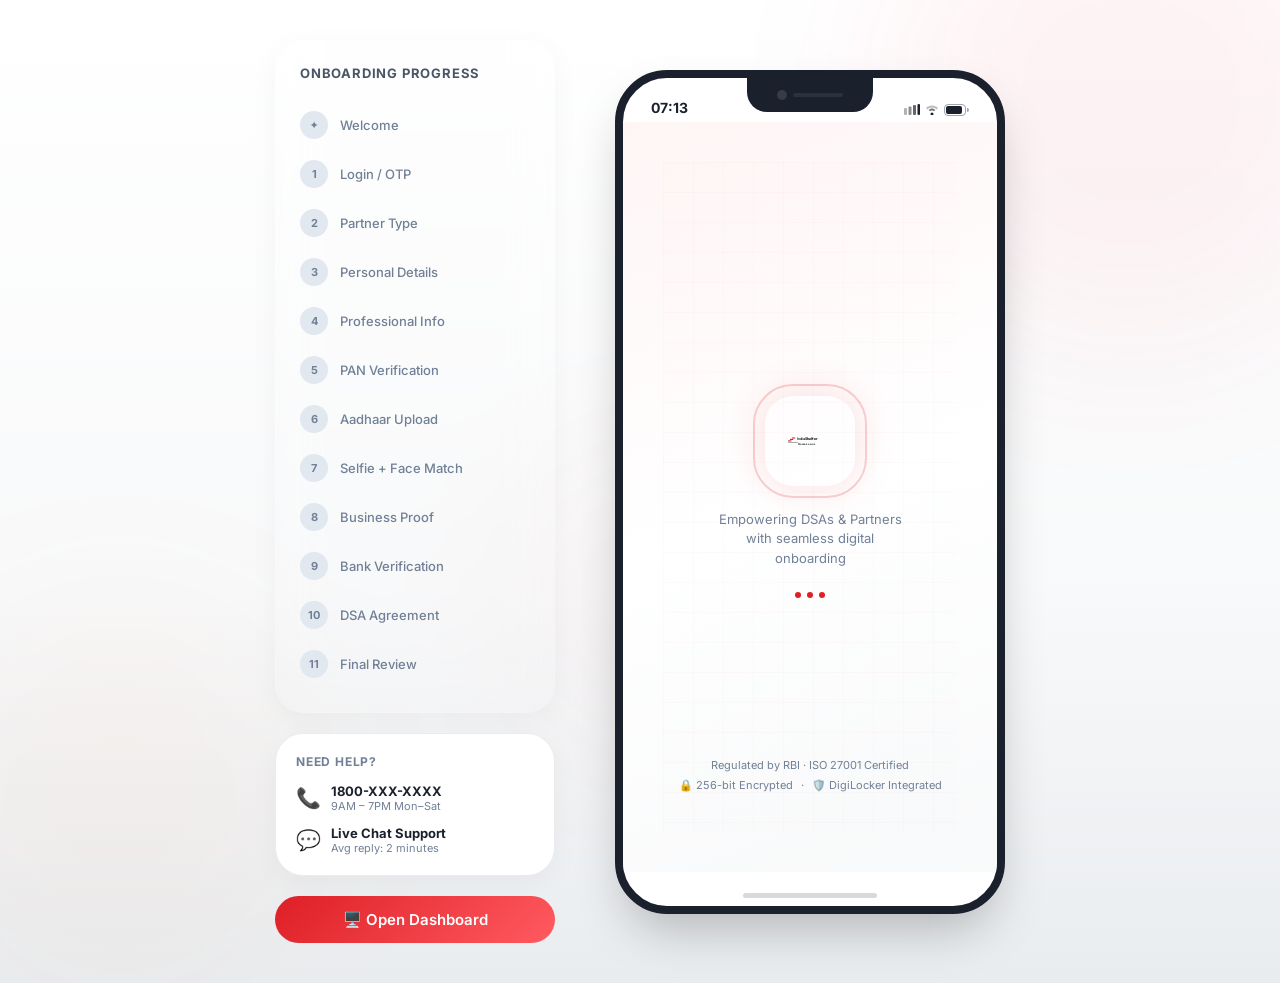
==== commit 7aeb9e0e: "Rebrand app to India Shelter Home Loan and redesign to premium red-and-white theme" ====
--- a/index.html
+++ b/index.html
@@ -2,17 +2,17 @@
 <html lang="en">
 <head>
   <meta charset="UTF-8">
-  <meta name="viewport" content="width=device-width, initial-scale=1.0, maximum-scale=1.0, user-scalable=0">
-  <meta name="description" content="FinFlow NBFC — Next-generation DSA & Partner Onboarding App with KYC verification for Non-Banking Financial Companies">
-  <title>FinFlow NBFC — DSA & Partner Onboarding</title>
+  <meta name="viewport" content="width=device-width, initial-scale=1.0, maximum-scale=1.0, user-scalable=0, viewport-fit=cover">
+  <meta name="description" content="India Shelter Home Loan — Next-generation DSA & Partner Onboarding App with KYC verification for housing finance">
+  <title>India Shelter Home Loan — DSA & Partner Onboarding</title>
   <link rel="stylesheet" href="css/style.css">
   <link rel="stylesheet" href="css/mobile.css">
   <link rel="manifest" href="manifest.json">
-  <meta name="theme-color" content="#6C63FF">
+  <meta name="theme-color" content="#DE1F26">
   <meta name="mobile-web-app-capable" content="yes">
   <meta name="apple-mobile-web-app-capable" content="yes">
   <meta name="apple-mobile-web-app-status-bar-style" content="black-translucent">
-  <meta name="apple-mobile-web-app-title" content="FinFlow">
+  <meta name="apple-mobile-web-app-title" content="India Shelter">
   <link rel="apple-touch-icon" href="icons/icon-192.png">
   <link rel="icon" type="image/png" sizes="192x192" href="icons/icon-192.png">
 </head>
@@ -117,20 +117,20 @@
     <span class="status-bar-time">17:51</span>
     <div class="status-bar-icons">
       <svg width="16" height="11" viewBox="0 0 16 11" fill="none">
-        <rect x="0" y="4" width="3" height="7" rx="1" fill="rgba(255,255,255,0.6)"/>
-        <rect x="4.5" y="2.5" width="3" height="8.5" rx="1" fill="rgba(255,255,255,0.7)"/>
-        <rect x="9" y="1" width="3" height="10" rx="1" fill="rgba(255,255,255,0.85)"/>
-        <rect x="13.5" y="0" width="2.5" height="11" rx="1" fill="white"/>
+        <rect x="0" y="4" width="3" height="7" rx="1" fill="rgba(0,0,0,0.3)"/>
+        <rect x="4.5" y="2.5" width="3" height="8.5" rx="1" fill="rgba(0,0,0,0.45)"/>
+        <rect x="9" y="1" width="3" height="10" rx="1" fill="rgba(0,0,0,0.6)"/>
+        <rect x="13.5" y="0" width="2.5" height="11" rx="1" fill="currentColor"/>
       </svg>
       <svg width="14" height="10" viewBox="0 0 14 10" fill="none">
-        <path d="M7 2.5C8.8 2.5 10.4 3.2 11.6 4.4L13 3C11.4 1.5 9.3.6 7 .6S2.6 1.5 1 3l1.4 1.4C3.6 3.2 5.2 2.5 7 2.5z" fill="white" opacity=".5"/>
-        <path d="M7 5.5c.8 0 1.5.3 2 .8L10.4 5c-.9-1-2.1-1.6-3.4-1.6s-2.5.6-3.4 1.6L5 6.3c.5-.5 1.2-.8 2-.8z" fill="white" opacity=".75"/>
-        <circle cx="7" cy="9" r="1.5" fill="white"/>
+        <path d="M7 2.5C8.8 2.5 10.4 3.2 11.6 4.4L13 3C11.4 1.5 9.3.6 7 .6S2.6 1.5 1 3l1.4 1.4C3.6 3.2 5.2 2.5 7 2.5z" fill="currentColor" opacity=".3"/>
+        <path d="M7 5.5c.8 0 1.5.3 2 .8L10.4 5c-.9-1-2.1-1.6-3.4-1.6s-2.5.6-3.4 1.6L5 6.3c.5-.5 1.2-.8 2-.8z" fill="currentColor" opacity=".6"/>
+        <circle cx="7" cy="9" r="1.5" fill="currentColor"/>
       </svg>
       <svg width="25" height="12" viewBox="0 0 25 12" fill="none">
-        <rect x="0.5" y="0.5" width="21" height="11" rx="3.5" stroke="white" stroke-opacity="0.35"/>
-        <rect x="2" y="2" width="16" height="8" rx="2" fill="white"/>
-        <path d="M23 4v4a2 2 0 000-4z" fill="white" opacity="0.4"/>
+        <rect x="0.5" y="0.5" width="21" height="11" rx="3.5" stroke="currentColor" stroke-opacity="0.4"/>
+        <rect x="2" y="2" width="16" height="8" rx="2" fill="currentColor"/>
+        <path d="M23 4v4a2 2 0 000-4z" fill="currentColor" opacity="0.4"/>
       </svg>
     </div>
   </div>
@@ -140,22 +140,25 @@
 
     <!-- ── SCREEN 1: SPLASH ─────────────────────── -->
     <div id="screen-splash" class="screen active">
-      <div class="splash-inner" style="position:relative;width:100%;height:100%;background:linear-gradient(160deg,#0D1147 0%,#070B18 50%,#0A1428 100%);display:flex;flex-direction:column;align-items:center;justify-content:center;gap:24px;padding:40px">
+      <div class="splash-inner" style="position:relative;width:100%;height:100%;background:linear-gradient(160deg,#FFF5F5 0%,#FFFFFF 50%,#F8F9FA 100%);display:flex;flex-direction:column;align-items:center;justify-content:center;gap:24px;padding:40px">
         <!-- Grid lines -->
-        <div style="position:absolute;inset:0;background-image:linear-gradient(rgba(108,99,255,0.04) 1px,transparent 1px),linear-gradient(90deg,rgba(108,99,255,0.04) 1px,transparent 1px);background-size:30px 30px;pointer-events:none"></div>
-
-        <div class="splash-logo">
-          <svg viewBox="0 0 46 46" fill="none" xmlns="http://www.w3.org/2000/svg">
-            <path d="M8 23L23 8L38 23L23 38L8 23Z" fill="white" opacity="0.9"/>
-            <path d="M15 23L23 15L31 23L23 31L15 23Z" fill="rgba(0,212,255,0.9)"/>
-            <circle cx="23" cy="23" r="4" fill="white"/>
+        <div style="position:absolute;inset:0;background-image:linear-gradient(rgba(222,31,38,0.02) 1px,transparent 1px),linear-gradient(90deg,rgba(222,31,38,0.02) 1px,transparent 1px);background-size:30px 30px;pointer-events:none"></div>
+
+        <div class="splash-logo" style="background:none;box-shadow:none;border:none;">
+          <svg viewBox="0 0 220 60" width="220" height="60" xmlns="http://www.w3.org/2000/svg">
+            <!-- Bricks -->
+            <rect x="5" y="27" width="16" height="5" fill="#DE1F26" />
+            <rect x="14" y="20" width="16" height="5" fill="#DE1F26" />
+            <rect x="23" y="13" width="16" height="5" fill="#DE1F26" />
+            <!-- Underline -->
+            <line x1="5" y1="37" x2="52" y2="37" stroke="#2D3134" stroke-width="2" />
+            <!-- Text -->
+            <text x="46" y="27" font-family="'Outfit', sans-serif" font-size="18" font-weight="600" fill="#2D3134">India<tspan font-weight="800">Shelter</tspan></text>
+            <circle cx="50.8" cy="16.2" r="2" fill="#DE1F26" />
+            <text x="54" y="47" font-family="'Outfit', sans-serif" font-size="13" font-weight="700" fill="#2D3134">Home Loans</text>
           </svg>
         </div>
 
-        <div class="splash-brand">
-          <h1><span class="text-gradient">FinFlow</span></h1>
-          <p>NBFC Partner Portal</p>
-        </div>
 
         <div class="splash-tagline">
           Empowering DSAs & Partners with seamless digital onboarding
@@ -784,7 +787,7 @@
         <!-- Agreement Preview -->
         <div style="background:rgba(255,255,255,0.03);border:1px solid rgba(255,255,255,0.08);border-radius:var(--radius-md);padding:14px;height:180px;overflow-y:auto;margin-bottom:14px;font-size:11px;color:var(--text-secondary);line-height:1.7">
           <strong style="color:var(--text-primary);font-size:12px">DSA EMPANELMENT AGREEMENT</strong><br><br>
-          This DSA Empanelment Agreement ("Agreement") is entered into between <strong>FinFlow NBFC Limited</strong>, a company incorporated under the Companies Act, 2013, having its registered office at Mumbai, Maharashtra ("NBFC") and the applicant ("DSA/Partner").<br><br>
+          This DSA Empanelment Agreement ("Agreement") is entered into between <strong>India Shelter Finance Corporation Limited</strong>, a company incorporated under the Companies Act, 2013, having its registered office at Gurugram, Haryana ("NHB/NBFC") and the applicant ("DSA/Partner").<br><br>
           <strong>1. Appointment:</strong> The NBFC hereby appoints the DSA as a non-exclusive Direct Selling Agent for sourcing loan applications and financial products offered by the NBFC.<br><br>
           <strong>2. Scope of Work:</strong> The DSA shall source loan applications from prospective customers, assist in documentation, and coordinate with the NBFC's credit team for processing.<br><br>
           <strong>3. Commission Structure:</strong> Commission rates shall be as per the commission schedule annexed hereto, payable on disbursement subject to first EMI clearance.<br><br>
@@ -1190,10 +1193,38 @@
   if ('serviceWorker' in navigator) {
     window.addEventListener('load', () => {
       navigator.serviceWorker.register('/sw.js')
-        .then(reg => console.log('[FinFlow] SW registered:', reg.scope))
-        .catch(err => console.log('[FinFlow] SW failed:', err));
+        .then(reg => {
+          console.log('[India Shelter] SW registered:', reg.scope);
+        })
+        .catch(err => console.log('[India Shelter] SW failed:', err));
+    });
+
+    // Handle service worker updates: reload page when a new service worker takes over
+    let refreshing = false;
+    navigator.serviceWorker.addEventListener('controllerchange', () => {
+      if (!refreshing) {
+        refreshing = true;
+        window.location.reload();
+      }
     });
   }
+
+  // Prevent pinch-to-zoom completely on mobile touch gestures
+  document.addEventListener('touchstart', (event) => {
+    if (event.touches.length > 1) {
+      event.preventDefault();
+    }
+  }, { passive: false });
+
+  // Prevent double-tap to zoom
+  let lastTouchEnd = 0;
+  document.addEventListener('touchend', (event) => {
+    const now = (new Date()).getTime();
+    if (now - lastTouchEnd <= 300) {
+      event.preventDefault();
+    }
+    lastTouchEnd = now;
+  }, { passive: false });
 </script>
 </body>
 </html>
--- a/css/style.css
+++ b/css/style.css
@@ -6,34 +6,34 @@
 
 /* ── CSS Custom Properties ── */
 :root {
-  --bg-primary:    #070B18;
-  --bg-secondary:  #0D1326;
-  --bg-card:       rgba(255,255,255,0.04);
-  --bg-card-hover: rgba(255,255,255,0.07);
-
-  --clr-primary:   #6C63FF;
-  --clr-primary-l: #9D97FF;
-  --clr-cyan:      #00D4FF;
-  --clr-emerald:   #00E5A0;
-  --clr-amber:     #FFB830;
-  --clr-coral:     #FF6B6B;
-  --clr-purple:    #B06EFF;
-
-  --grad-primary:  linear-gradient(135deg, #6C63FF 0%, #00D4FF 100%);
-  --grad-card:     linear-gradient(135deg, rgba(108,99,255,0.12) 0%, rgba(0,212,255,0.06) 100%);
-  --grad-success:  linear-gradient(135deg, #00E5A0 0%, #00D4FF 100%);
-  --grad-hero:     linear-gradient(180deg, #0A0F2E 0%, #070B18 60%, #0A0F1E 100%);
-
-  --border-glass:  1px solid rgba(255,255,255,0.08);
-  --border-glow:   1px solid rgba(108,99,255,0.35);
-
-  --shadow-card:   0 8px 32px rgba(0,0,0,0.4);
-  --shadow-glow:   0 0 30px rgba(108,99,255,0.25);
-  --shadow-cyan:   0 0 30px rgba(0,212,255,0.2);
-
-  --text-primary:  #F0F4FF;
-  --text-secondary:#8892B0;
-  --text-muted:    #4A5568;
+  --bg-primary:    #FFFFFF; /* pure white background */
+  --bg-secondary:  #FFFFFF; /* white container background */
+  --bg-card:       #FFFFFF; /* pure white cards */
+  --bg-card-hover: #F1F3F5; 
+
+  --clr-primary:   #DE1F26; /* India Shelter Red */
+  --clr-primary-l: #FF4D52; /* Lighter red */
+  --clr-cyan:      #E53935; /* Standard warm red */
+  --clr-emerald:   #2E7D32; /* Success green */
+  --clr-amber:     #EF6C00; /* Amber warning */
+  --clr-coral:     #C62828; /* Coral red */
+  --clr-purple:    #6A1B29; /* Deep wine red */
+
+  --grad-primary:  linear-gradient(135deg, #DE1F26 0%, #FF5A60 100%);
+  --grad-card:     linear-gradient(135deg, rgba(222,31,38,0.06) 0%, rgba(222,31,38,0.02) 100%);
+  --grad-success:  linear-gradient(135deg, #2E7D32 0%, #4CAF50 100%);
+  --grad-hero:     linear-gradient(180deg, #FFFFFF 0%, #F8F9FA 60%, #E9ECEF 100%);
+
+  --border-glass:  1px solid rgba(0,0,0,0.08);
+  --border-glow:   1px solid rgba(222,31,38,0.25);
+
+  --shadow-card:   0 8px 30px rgba(0,0,0,0.04);
+  --shadow-glow:   0 0 25px rgba(222,31,38,0.08);
+  --shadow-cyan:   0 0 25px rgba(222,31,38,0.04);
+
+  --text-primary:  #1A202C; /* Dark text */
+  --text-secondary:#4A5568; /* Slate text */
+  --text-muted:    #718096; /* Muted gray text */
 
   --radius-sm:  8px;
   --radius-md:  14px;
@@ -250,20 +250,20 @@
 
 .bg-orb-1 {
   width: 500px; height: 500px;
-  background: rgba(108,99,255,0.12);
+  background: rgba(222,31,38,0.05);
   top: -150px; right: -100px;
 }
 
 .bg-orb-2 {
   width: 400px; height: 400px;
-  background: rgba(0,212,255,0.08);
+  background: rgba(239,108,0,0.03);
   bottom: -100px; left: -80px;
   animation-delay: -4s;
 }
 
 .bg-orb-3 {
   width: 300px; height: 300px;
-  background: rgba(176,110,255,0.08);
+  background: rgba(222,31,38,0.03);
   top: 50%; left: 40%;
   animation-delay: -2s;
 }
@@ -395,3 +395,41 @@
 .delay-300 { animation-delay: 0.3s; }
 .delay-400 { animation-delay: 0.4s; }
 .delay-500 { animation-delay: 0.5s; }
+
+/* ── Light Theme Overrides ── */
+.form-input {
+  background: #FFFFFF !important;
+  border: 1px solid #D2D6DC !important;
+  color: var(--text-primary) !important;
+}
+.form-input::placeholder {
+  color: #9AA5B1 !important;
+}
+.form-input:focus {
+  border-color: var(--clr-primary) !important;
+  box-shadow: 0 0 0 3px rgba(222, 31, 38, 0.15) !important;
+}
+.btn-outline {
+  border: 1.5px solid rgba(222,31,38,0.5) !important;
+  color: var(--clr-primary) !important;
+}
+.btn-outline:hover {
+  background: rgba(222,31,38,0.08) !important;
+  border-color: var(--clr-primary) !important;
+  color: var(--clr-primary) !important;
+}
+.shimmer {
+  background: linear-gradient(90deg, rgba(0,0,0,0.03) 25%, rgba(0,0,0,0.06) 50%, rgba(0,0,0,0.03) 75%) !important;
+}
+::-webkit-scrollbar-thumb {
+  background: rgba(0,0,0,0.15) !important;
+}
+::-webkit-scrollbar-thumb:hover {
+  background: rgba(222,31,38,0.4) !important;
+}
+body {
+  color: var(--text-primary) !important;
+}
+a {
+  color: var(--clr-primary);
+}
--- a/css/mobile.css
+++ b/css/mobile.css
@@ -1141,3 +1141,127 @@
     bottom: 0;
   }
 }
+
+/* ── Light Theme Mobile Mockup Overrides ── */
+.phone-frame {
+  border: 8px solid #1A202C !important;
+  box-shadow: 0 25px 50px -12px rgba(0, 0, 0, 0.25) !important;
+}
+.phone-notch {
+  background: #1A202C !important;
+}
+.phone-notch::before {
+  background: rgba(255,255,255,0.12) !important;
+}
+.phone-notch::after {
+  background: rgba(255,255,255,0.08) !important;
+}
+.home-indicator {
+  background: rgba(0,0,0,0.15) !important;
+}
+.status-bar {
+  color: var(--text-primary) !important;
+}
+.phone-input-wrapper {
+  background: #FFFFFF !important;
+  border: 1px solid #D2D6DC !important;
+}
+.phone-flag {
+  border-right: 1px solid #E2E8F0 !important;
+}
+.partner-card {
+  background: #FFFFFF !important;
+  border: 1.5px solid #E2E8F0 !important;
+}
+.partner-card:hover,
+.partner-card.selected {
+  background: rgba(222,31,38,0.03) !important;
+  border-color: var(--clr-primary) !important;
+}
+.kyc-step-circle.pending {
+  background: #E2E8F0 !important;
+  color: var(--text-muted) !important;
+}
+.kyc-step-connector {
+  background: #E2E8F0 !important;
+}
+.upload-zone {
+  border-color: rgba(222,31,38,0.2) !important;
+  background: rgba(222,31,38,0.01) !important;
+}
+.upload-zone:hover {
+  border-color: var(--clr-primary) !important;
+  background: rgba(222,31,38,0.03) !important;
+}
+.upload-zone.uploaded {
+  border-color: var(--clr-emerald) !important;
+  background: rgba(46,125,50,0.02) !important;
+}
+.upload-icon-wrap {
+  background: rgba(222,31,38,0.08) !important;
+}
+.upload-zone.uploaded .upload-icon-wrap {
+  background: rgba(46,125,50,0.08) !important;
+}
+.selfie-frame-outer {
+  border-color: rgba(222,31,38,0.2) !important;
+}
+.selfie-frame-inner {
+  background: rgba(222,31,38,0.03) !important;
+}
+.signature-pad {
+  background: #FFFFFF !important;
+  border: 1.5px solid #D2D6DC !important;
+}
+.review-row {
+  background: #F8F9FA !important;
+}
+.mobile-nav {
+  background: #FFFFFF !important;
+  border-top: 1px solid #E2E8F0 !important;
+}
+.nav-item:hover {
+  background: rgba(0,0,0,0.02) !important;
+}
+.nav-icon {
+  color: #718096 !important;
+}
+.nav-label {
+  color: #718096 !important;
+}
+.nav-item.active .nav-icon,
+.nav-item.active .nav-label {
+  color: var(--clr-primary) !important;
+}
+.fab {
+  border-color: #FFFFFF !important;
+  box-shadow: 0 4px 15px rgba(222,31,38,0.3) !important;
+}
+.sidebar-step.pending .sidebar-step-num {
+  background: #E2E8F0 !important;
+  color: var(--text-muted) !important;
+}
+.sidebar-step.pending .sidebar-step-label {
+  color: var(--text-muted) !important;
+}
+.sidebar-step.active .sidebar-step-num {
+  box-shadow: 0 0 15px rgba(222,31,38,0.15) !important;
+}
+.sidebar-step.done .sidebar-step-num {
+  background: var(--clr-emerald) !important;
+}
+.sidebar-step.done .sidebar-step-label {
+  color: var(--clr-emerald) !important;
+}
+#screen-splash {
+  background: linear-gradient(160deg, #FFF5F5 0%, #FFFFFF 50%, #F8F9FA 100%) !important;
+}
+.splash-logo {
+  box-shadow: 0 0 40px rgba(222,31,38,0.15) !important;
+}
+.splash-logo::after {
+  border-color: rgba(222,31,38,0.2) !important;
+}
+.splash-loader-dot {
+  background: var(--clr-primary) !important;
+}
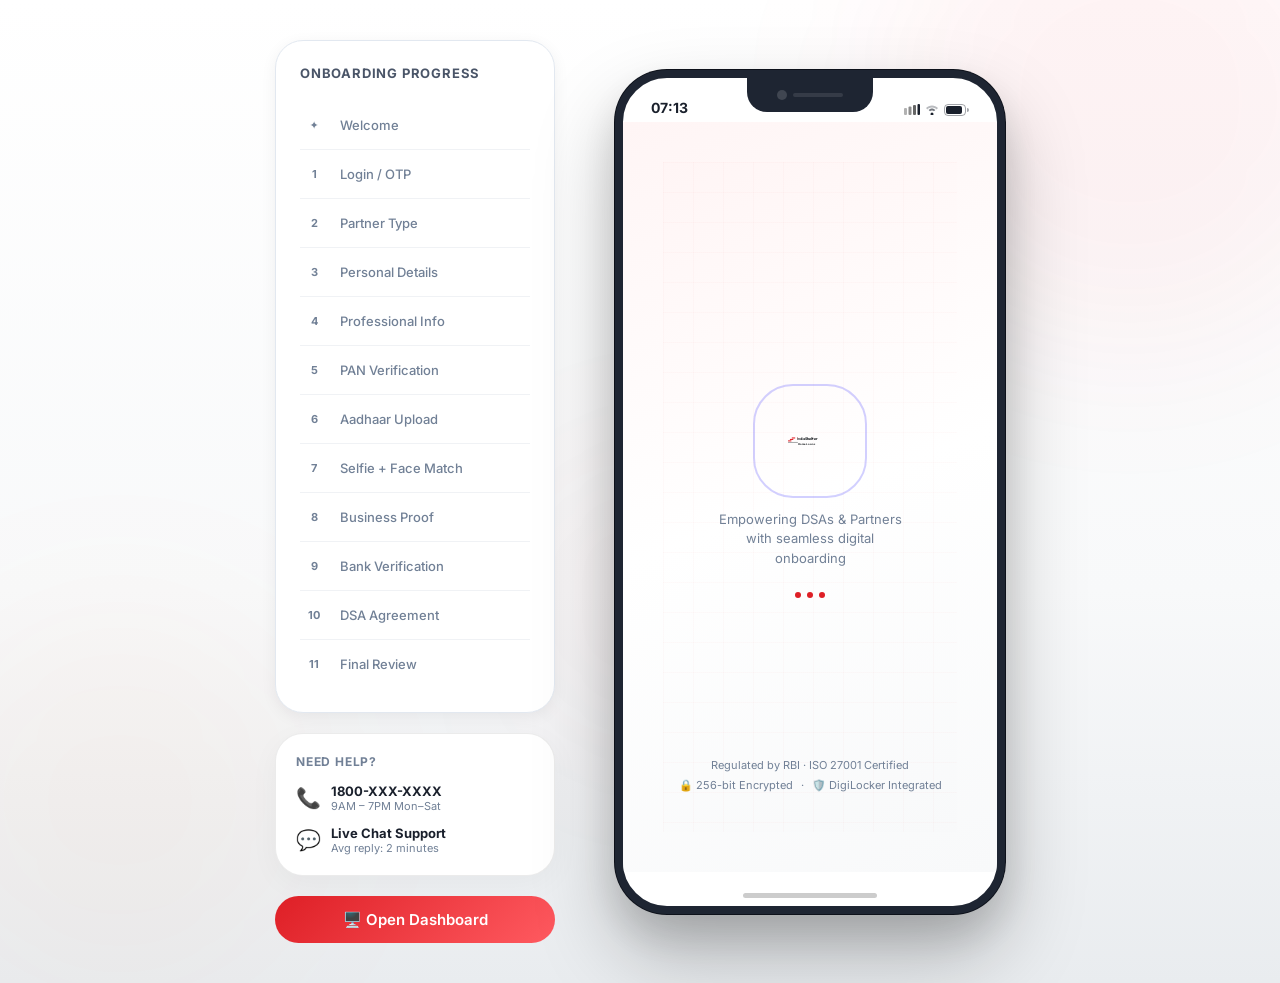
==== commit 3797b295: "fix: complete light theme visibility - all dark mode remnants fixed across CSS/HTML" ====
--- a/index.html
+++ b/index.html
@@ -208,9 +208,9 @@
         </div>
 
         <div style="display:flex;align-items:center;gap:12px;margin-bottom:20px">
-          <div style="flex:1;height:1px;background:rgba(255,255,255,0.08)"></div>
+          <div style="flex:1;height:1px;background:#E2E8F0"></div>
           <span style="font-size:12px;color:var(--text-muted)">or sign in with</span>
-          <div style="flex:1;height:1px;background:rgba(255,255,255,0.08)"></div>
+          <div style="flex:1;height:1px;background:#E2E8F0"></div>
         </div>
 
         <div style="display:grid;grid-template-columns:1fr 1fr;gap:10px">
@@ -259,7 +259,7 @@
           <span id="resend-timer" style="font-size:13px;color:var(--text-muted);display:none"> in 30s</span>
         </div>
 
-        <div style="margin-top:24px;padding:14px;background:rgba(108,99,255,0.06);border:1px solid rgba(108,99,255,0.15);border-radius:var(--radius-md);font-size:12px;color:var(--text-muted)">
+        <div style="margin-top:24px;padding:14px;background:rgba(222,31,38,0.04);border:1px solid rgba(222,31,38,0.15);border-radius:var(--radius-md);font-size:12px;color:var(--text-muted)">
           ⚡ Demo mode: OTP is pre-filled as <strong style="color:var(--clr-primary-l)">123456</strong>
         </div>
       </div>
@@ -331,7 +331,7 @@
         <div style="padding:12px 0 4px">
           <div style="display:flex;gap:4px;margin-bottom:16px">
             <div style="height:3px;flex:1;background:var(--grad-primary);border-radius:2px"></div>
-            <div style="height:3px;flex:1;background:rgba(255,255,255,0.1);border-radius:2px"></div>
+            <div style="height:3px;flex:1;background:#E2E8F0;border-radius:2px"></div>
           </div>
         </div>
 
@@ -343,7 +343,7 @@
           <div style="display:grid;grid-template-columns:1fr 1fr;gap:12px">
             <div class="form-group">
               <label class="form-label">Date of Birth</label>
-              <input type="date" class="form-input" style="color-scheme:dark">
+              <input type="date" class="form-input" style="color-scheme:light">
             </div>
             <div class="form-group">
               <label class="form-label">Gender</label>
@@ -477,23 +477,23 @@
         <div style="display:flex;align-items:center;gap:0;padding:12px 0 16px">
           <div style="display:flex;align-items:center;flex:1" class="kyc-step-item">
             <div class="kyc-step-circle active" style="width:28px;height:28px;font-size:11px">1</div>
-            <div class="kyc-step-connector" style="flex:1;height:2px;background:rgba(255,255,255,0.08)"></div>
+            <div class="kyc-step-connector" style="flex:1;height:2px;background:#E2E8F0"></div>
           </div>
           <div style="display:flex;align-items:center;flex:1" class="kyc-step-item">
             <div class="kyc-step-circle pending" style="width:28px;height:28px;font-size:11px">2</div>
-            <div class="kyc-step-connector" style="flex:1;height:2px;background:rgba(255,255,255,0.08)"></div>
+            <div class="kyc-step-connector" style="flex:1;height:2px;background:#E2E8F0"></div>
           </div>
           <div style="display:flex;align-items:center;flex:1" class="kyc-step-item">
             <div class="kyc-step-circle pending" style="width:28px;height:28px;font-size:11px">3</div>
-            <div class="kyc-step-connector" style="flex:1;height:2px;background:rgba(255,255,255,0.08)"></div>
+            <div class="kyc-step-connector" style="flex:1;height:2px;background:#E2E8F0"></div>
           </div>
           <div style="display:flex;align-items:center;flex:1" class="kyc-step-item">
             <div class="kyc-step-circle pending" style="width:28px;height:28px;font-size:11px">4</div>
-            <div class="kyc-step-connector" style="flex:1;height:2px;background:rgba(255,255,255,0.08)"></div>
+            <div class="kyc-step-connector" style="flex:1;height:2px;background:#E2E8F0"></div>
           </div>
           <div style="display:flex;align-items:center;flex:1" class="kyc-step-item">
             <div class="kyc-step-circle pending" style="width:28px;height:28px;font-size:11px">5</div>
-            <div class="kyc-step-connector" style="flex:1;height:2px;background:rgba(255,255,255,0.08)"></div>
+            <div class="kyc-step-connector" style="flex:1;height:2px;background:#E2E8F0"></div>
           </div>
           <div class="kyc-step-circle pending" style="width:28px;height:28px;font-size:11px">6</div>
         </div>
@@ -525,7 +525,7 @@
           </div>
         </div>
 
-        <div class="glass-card" style="padding:12px 14px;margin-bottom:16px;background:rgba(108,99,255,0.05)">
+        <div class="glass-card" style="padding:12px 14px;margin-bottom:16px;background:rgba(222,31,38,0.03);border:1px solid rgba(222,31,38,0.1)">
           <div style="font-size:11px;color:var(--text-secondary);line-height:1.6">
             📌 <strong>Why PAN?</strong> Required by RBI for KYC. PAN is verified against NSDL database in real-time. Ensure name matches exactly as per Income Tax records.
           </div>
@@ -785,7 +785,7 @@
         </div>
 
         <!-- Agreement Preview -->
-        <div style="background:rgba(255,255,255,0.03);border:1px solid rgba(255,255,255,0.08);border-radius:var(--radius-md);padding:14px;height:180px;overflow-y:auto;margin-bottom:14px;font-size:11px;color:var(--text-secondary);line-height:1.7">
+        <div style="background:#F8F9FA;border:1px solid #E2E8F0;border-radius:var(--radius-md);padding:14px;height:180px;overflow-y:auto;margin-bottom:14px;font-size:11px;color:var(--text-secondary);line-height:1.7">
           <strong style="color:var(--text-primary);font-size:12px">DSA EMPANELMENT AGREEMENT</strong><br><br>
           This DSA Empanelment Agreement ("Agreement") is entered into between <strong>India Shelter Finance Corporation Limited</strong>, a company incorporated under the Companies Act, 2013, having its registered office at Gurugram, Haryana ("NHB/NBFC") and the applicant ("DSA/Partner").<br><br>
           <strong>1. Appointment:</strong> The NBFC hereby appoints the DSA as a non-exclusive Direct Selling Agent for sourcing loan applications and financial products offered by the NBFC.<br><br>
@@ -880,8 +880,8 @@
           </div>
         </div>
 
-        <div style="padding:14px;background:rgba(108,99,255,0.06);border:1px solid rgba(108,99,255,0.15);border-radius:var(--radius-md);margin-bottom:16px">
-          <div style="font-size:12px;color:var(--clr-primary-l);font-weight:600;margin-bottom:4px">⏱️ Expected Timeline</div>
+        <div style="padding:14px;background:rgba(222,31,38,0.04);border:1px solid rgba(222,31,38,0.15);border-radius:var(--radius-md);margin-bottom:16px">
+          <div style="font-size:12px;color:var(--clr-primary);font-weight:600;margin-bottom:4px">⏱️ Expected Timeline</div>
           <div style="font-size:11px;color:var(--text-secondary);line-height:1.6">Application will be reviewed by our team within <strong style="color:var(--text-primary)">1-2 working days</strong>. You'll receive updates via SMS & email.</div>
         </div>
 
@@ -912,11 +912,11 @@
         </div>
 
         <div class="anim-fade-up delay-400" style="width:100%;display:flex;flex-direction:column;gap:10px">
-          <div style="display:flex;align-items:center;gap:10px;padding:12px;background:rgba(255,255,255,0.03);border-radius:var(--radius-md)">
+          <div style="display:flex;align-items:center;gap:10px;padding:12px;background:#F8F9FA;border:1px solid #E2E8F0;border-radius:var(--radius-md)">
             <span style="font-size:20px">📧</span>
             <div style="font-size:12px;color:var(--text-secondary)">Confirmation sent to <strong style="color:var(--text-primary)">rajesh@example.com</strong></div>
           </div>
-          <div style="display:flex;align-items:center;gap:10px;padding:12px;background:rgba(255,255,255,0.03);border-radius:var(--radius-md)">
+          <div style="display:flex;align-items:center;gap:10px;padding:12px;background:#F8F9FA;border:1px solid #E2E8F0;border-radius:var(--radius-md)">
             <span style="font-size:20px">📱</span>
             <div style="font-size:12px;color:var(--text-secondary)">SMS sent to <strong style="color:var(--text-primary)">+91 98XXXXXXXX</strong></div>
           </div>
@@ -998,7 +998,7 @@
         <div id="lead-list"></div>
 
         <!-- Commission Card -->
-        <div class="glass-card" style="padding:16px;margin-top:4px;background:linear-gradient(135deg,rgba(108,99,255,0.1) 0%,rgba(0,212,255,0.06) 100%)">
+        <div class="glass-card" style="padding:16px;margin-top:4px;background:linear-gradient(135deg,rgba(222,31,38,0.04) 0%,rgba(255,255,255,1) 100%);border:1px solid rgba(222,31,38,0.1)">
           <div style="display:flex;justify-content:space-between;align-items:flex-start">
             <div>
               <div style="font-size:11px;color:var(--text-muted);font-weight:700;text-transform:uppercase;letter-spacing:0.8px;margin-bottom:6px">Next Payout</div>
@@ -1007,7 +1007,7 @@
             </div>
             <div style="font-size:36px">💸</div>
           </div>
-          <div style="margin-top:12px;padding-top:12px;border-top:1px solid rgba(255,255,255,0.06);display:flex;gap:16px">
+          <div style="margin-top:12px;padding-top:12px;border-top:1px solid #E2E8F0;display:flex;gap:16px">
             <div><div style="font-size:11px;color:var(--text-muted)">This Month</div><div style="font-size:14px;font-weight:700;color:var(--clr-emerald)">₹1.2L</div></div>
             <div><div style="font-size:11px;color:var(--text-muted)">Pending</div><div style="font-size:14px;font-weight:700;color:var(--clr-amber)">₹42K</div></div>
             <div><div style="font-size:11px;color:var(--text-muted)">YTD</div><div style="font-size:14px;font-weight:700;color:var(--clr-cyan)">₹8.4L</div></div>
@@ -1078,7 +1078,7 @@
             <div style="display:grid;grid-template-columns:1fr 1fr;gap:10px">
               <div class="form-group">
                 <label class="form-label">Date of Birth</label>
-                <input type="date" class="form-input" style="color-scheme:dark">
+                <input type="date" class="form-input" style="color-scheme:light">
               </div>
               <div class="form-group">
                 <label class="form-label">Employment *</label>
--- a/css/style.css
+++ b/css/style.css
@@ -173,7 +173,7 @@
   transition: var(--transition-fast);
 }
 
-.btn-ghost:hover { background: rgba(255,255,255,0.06); color: var(--text-primary); }
+.btn-ghost:hover { background: #F1F3F5; color: var(--text-primary); }
 
 /* ── Badge ── */
 .badge {
@@ -277,7 +277,7 @@
 .step-dot {
   width: 8px; height: 8px;
   border-radius: 50%;
-  background: rgba(255,255,255,0.2);
+  background: #D2D6DC;
   transition: var(--transition);
 }
 .step-dot.active { background: var(--clr-primary); width: 24px; border-radius: 4px; }
@@ -325,8 +325,8 @@
 /* ── Scrollbar ── */
 ::-webkit-scrollbar { width: 4px; height: 4px; }
 ::-webkit-scrollbar-track { background: transparent; }
-::-webkit-scrollbar-thumb { background: rgba(255,255,255,0.1); border-radius: 4px; }
-::-webkit-scrollbar-thumb:hover { background: rgba(108,99,255,0.4); }
+::-webkit-scrollbar-thumb { background: rgba(0,0,0,0.15); border-radius: 4px; }
+::-webkit-scrollbar-thumb:hover { background: rgba(222,31,38,0.4); }
 
 /* ── Utility ── */
 .flex-center { display: flex; align-items: center; justify-content: center; }
--- a/css/mobile.css
+++ b/css/mobile.css
@@ -19,11 +19,12 @@
   height: 844px;
   background: var(--bg-secondary);
   border-radius: 52px;
-  border: 8px solid rgba(255,255,255,0.06);
+  border: 8px solid #1E2532;
   box-shadow:
-    0 0 0 1px rgba(255,255,255,0.03),
-    0 40px 80px rgba(0,0,0,0.8),
-    inset 0 1px 0 rgba(255,255,255,0.06);
+    0 0 0 1px #0D111A,
+    0 40px 80px rgba(0,0,0,0.25),
+    0 20px 40px rgba(0,0,0,0.12),
+    inset 0 1px 0 rgba(255,255,255,0.08);
   position: relative;
   overflow: hidden;
   flex-shrink: 0;
@@ -158,7 +159,7 @@
   flex-direction: column;
   align-items: center;
   justify-content: center;
-  background: linear-gradient(160deg, #0D1147 0%, #070B18 50%, #0A1428 100%);
+  background: linear-gradient(160deg, #FFF5F5 0%, #FFFFFF 50%, #F8F9FA 100%);
   gap: 24px;
   padding: 40px;
 }
@@ -265,8 +266,8 @@
   text-align: center;
   font-size: 24px;
   font-weight: 700;
-  background: rgba(255,255,255,0.05);
-  border: 1.5px solid rgba(255,255,255,0.1);
+  background: #FFFFFF;
+  border: 1.5px solid #D2D6DC;
   border-radius: var(--radius-md);
   color: var(--text-primary);
   outline: none;
@@ -276,15 +277,15 @@
 
 .otp-digit:focus {
   border-color: var(--clr-primary);
-  background: rgba(108,99,255,0.08);
-  box-shadow: 0 0 0 3px rgba(108,99,255,0.15);
+  background: rgba(222,31,38,0.04);
+  box-shadow: 0 0 0 3px rgba(222,31,38,0.12);
 }
 
 .phone-input-wrapper {
   display: flex;
   align-items: center;
-  background: rgba(255,255,255,0.04);
-  border: 1px solid rgba(255,255,255,0.1);
+  background: #FFFFFF;
+  border: 1px solid #D2D6DC;
   border-radius: var(--radius-md);
   overflow: hidden;
   transition: var(--transition-fast);
@@ -292,13 +293,13 @@
 
 .phone-input-wrapper:focus-within {
   border-color: var(--clr-primary);
-  background: rgba(108,99,255,0.06);
-  box-shadow: 0 0 0 3px rgba(108,99,255,0.12);
+  background: #FFFFFF;
+  box-shadow: 0 0 0 3px rgba(222,31,38,0.12);
 }
 
 .phone-flag {
   padding: 13px 12px;
-  border-right: 1px solid rgba(255,255,255,0.08);
+  border-right: 1px solid #E2E8F0;
   font-size: 18px;
   display: flex;
   align-items: center;
@@ -337,19 +338,20 @@
   align-items: flex-start;
   gap: 10px;
   padding: 18px 16px;
-  background: rgba(255,255,255,0.04);
-  border: 1.5px solid rgba(255,255,255,0.08);
+  background: #FFFFFF;
+  border: 1.5px solid #E2E8F0;
   border-radius: var(--radius-lg);
   cursor: pointer;
   transition: var(--transition);
   position: relative;
   overflow: hidden;
+  box-shadow: 0 2px 8px rgba(0,0,0,0.04);
 }
 
 .partner-card:hover,
 .partner-card.selected {
   border-color: var(--clr-primary);
-  background: rgba(108,99,255,0.1);
+  background: rgba(222,31,38,0.02);
 }
 
 .partner-card.selected::after {
@@ -577,8 +579,8 @@
 
 /* ── E-Signature Pad ── */
 .signature-pad {
-  background: rgba(255,255,255,0.03);
-  border: 1.5px solid rgba(255,255,255,0.1);
+  background: #FAFAFA;
+  border: 1.5px solid #D2D6DC;
   border-radius: var(--radius-lg);
   width: 100%;
   height: 120px;
@@ -626,7 +628,7 @@
   justify-content: space-between;
   align-items: flex-start;
   padding: 10px 14px;
-  background: rgba(255,255,255,0.03);
+  background: #F8F9FA;
   border-radius: var(--radius-sm);
   margin-bottom: 4px;
 }
@@ -693,9 +695,9 @@
   position: absolute;
   bottom: 0; left: 0; right: 0;
   height: 72px;
-  background: rgba(13,19,38,0.95);
+  background: #FFFFFF;
   backdrop-filter: blur(20px);
-  border-top: 1px solid rgba(255,255,255,0.06);
+  border-top: 1px solid #E2E8F0;
   display: flex;
   align-items: center;
   justify-content: space-around;
@@ -745,7 +747,7 @@
 /* ── Mobile Home Screen ── */
 .home-hero {
   padding: 56px 20px 20px;
-  background: linear-gradient(180deg, rgba(108,99,255,0.12) 0%, transparent 100%);
+  background: linear-gradient(180deg, rgba(222,31,38,0.04) 0%, rgba(255,255,255,0) 100%);
 }
 
 .home-greeting {
@@ -767,11 +769,12 @@
 }
 
 .stat-mini {
-  background: rgba(255,255,255,0.04);
-  border: 1px solid rgba(255,255,255,0.06);
+  background: #FFFFFF;
+  border: 1px solid #E2E8F0;
   border-radius: var(--radius-md);
   padding: 14px 12px;
   text-align: center;
+  box-shadow: 0 2px 8px rgba(0,0,0,0.04);
 }
 
 .stat-mini-value {
@@ -844,8 +847,8 @@
 }
 
 .lead-card {
-  background: rgba(255,255,255,0.04);
-  border: 1px solid rgba(255,255,255,0.07);
+  background: #FFFFFF;
+  border: 1px solid #E2E8F0;
   border-radius: var(--radius-lg);
   padding: 14px 16px;
   display: flex;
@@ -854,9 +857,10 @@
   margin-bottom: 8px;
   cursor: pointer;
   transition: var(--transition-fast);
-}
-
-.lead-card:hover { background: rgba(255,255,255,0.07); border-color: rgba(108,99,255,0.2); }
+  box-shadow: 0 2px 8px rgba(0,0,0,0.04);
+}
+
+.lead-card:hover { background: #FFF5F5; border-color: rgba(222,31,38,0.2); }
 
 .lead-avatar {
   width: 42px; height: 42px;
@@ -880,8 +884,8 @@
 .back-btn {
   width: 36px; height: 36px;
   border-radius: 50%;
-  background: rgba(255,255,255,0.07);
-  border: 1px solid rgba(255,255,255,0.1);
+  background: #F8F9FA;
+  border: 1px solid #E2E8F0;
   display: flex;
   align-items: center;
   justify-content: center;
@@ -890,7 +894,7 @@
   font-size: 16px;
   color: var(--text-primary);
 }
-.back-btn:hover { background: rgba(108,99,255,0.15); border-color: rgba(108,99,255,0.3); }
+.back-btn:hover { background: rgba(222,31,38,0.08); border-color: rgba(222,31,38,0.2); }
 
 .top-nav {
   position: sticky;
@@ -900,8 +904,9 @@
   display: flex;
   align-items: center;
   justify-content: space-between;
-  background: rgba(13,19,38,0.9);
+  background: rgba(255,255,255,0.95);
   backdrop-filter: blur(20px);
+  border-bottom: 1px solid #E2E8F0;
 }
 
 .top-nav-title {
@@ -1001,8 +1006,8 @@
 .custom-check {
   width: 18px; height: 18px;
   border-radius: 4px;
-  border: 1.5px solid rgba(255,255,255,0.2);
-  background: rgba(255,255,255,0.04);
+  border: 1.5px solid #CBD5E0;
+  background: #FFFFFF;
   display: flex;
   align-items: center;
   justify-content: center;
@@ -1071,10 +1076,11 @@
 
 /* Steps sidebar card */
 .steps-sidebar {
-  background: rgba(255,255,255,0.03);
-  border: 1px solid rgba(255,255,255,0.07);
+  background: #FFFFFF;
+  border: 1px solid #E2E8F0;
   border-radius: var(--radius-xl);
   padding: 24px;
+  box-shadow: 0 4px 16px rgba(0,0,0,0.06);
 }
 
 .steps-sidebar-title {
@@ -1091,7 +1097,7 @@
   align-items: center;
   gap: 12px;
   padding: 10px 0;
-  border-bottom: 1px solid rgba(255,255,255,0.04);
+  border-bottom: 1px solid #F0F2F5;
   transition: var(--transition-fast);
 }
 
@@ -1142,126 +1148,28 @@
   }
 }
 
-/* ── Light Theme Mobile Mockup Overrides ── */
+/* ── Light Theme Final Touch-ups ── */
+/* Phone frame for website view */
 .phone-frame {
-  border: 8px solid #1A202C !important;
-  box-shadow: 0 25px 50px -12px rgba(0, 0, 0, 0.25) !important;
+  border-color: #1E2532;
 }
 .phone-notch {
-  background: #1A202C !important;
+  background: #1E2532;
 }
 .phone-notch::before {
-  background: rgba(255,255,255,0.12) !important;
+  background: rgba(255,255,255,0.15);
 }
 .phone-notch::after {
-  background: rgba(255,255,255,0.08) !important;
+  background: rgba(255,255,255,0.1);
 }
 .home-indicator {
-  background: rgba(0,0,0,0.15) !important;
-}
-.status-bar {
-  color: var(--text-primary) !important;
-}
-.phone-input-wrapper {
-  background: #FFFFFF !important;
-  border: 1px solid #D2D6DC !important;
-}
-.phone-flag {
-  border-right: 1px solid #E2E8F0 !important;
-}
-.partner-card {
-  background: #FFFFFF !important;
-  border: 1.5px solid #E2E8F0 !important;
-}
-.partner-card:hover,
-.partner-card.selected {
-  background: rgba(222,31,38,0.03) !important;
-  border-color: var(--clr-primary) !important;
-}
-.kyc-step-circle.pending {
-  background: #E2E8F0 !important;
-  color: var(--text-muted) !important;
-}
-.kyc-step-connector {
-  background: #E2E8F0 !important;
-}
-.upload-zone {
-  border-color: rgba(222,31,38,0.2) !important;
-  background: rgba(222,31,38,0.01) !important;
-}
-.upload-zone:hover {
-  border-color: var(--clr-primary) !important;
-  background: rgba(222,31,38,0.03) !important;
-}
-.upload-zone.uploaded {
-  border-color: var(--clr-emerald) !important;
-  background: rgba(46,125,50,0.02) !important;
-}
-.upload-icon-wrap {
-  background: rgba(222,31,38,0.08) !important;
-}
-.upload-zone.uploaded .upload-icon-wrap {
-  background: rgba(46,125,50,0.08) !important;
-}
-.selfie-frame-outer {
-  border-color: rgba(222,31,38,0.2) !important;
-}
-.selfie-frame-inner {
-  background: rgba(222,31,38,0.03) !important;
-}
-.signature-pad {
-  background: #FFFFFF !important;
-  border: 1.5px solid #D2D6DC !important;
-}
-.review-row {
-  background: #F8F9FA !important;
-}
-.mobile-nav {
-  background: #FFFFFF !important;
-  border-top: 1px solid #E2E8F0 !important;
-}
-.nav-item:hover {
-  background: rgba(0,0,0,0.02) !important;
-}
-.nav-icon {
-  color: #718096 !important;
-}
-.nav-label {
-  color: #718096 !important;
-}
+  background: rgba(0,0,0,0.2);
+}
+/* Nav active state */
 .nav-item.active .nav-icon,
 .nav-item.active .nav-label {
-  color: var(--clr-primary) !important;
+  color: var(--clr-primary);
 }
 .fab {
-  border-color: #FFFFFF !important;
-  box-shadow: 0 4px 15px rgba(222,31,38,0.3) !important;
-}
-.sidebar-step.pending .sidebar-step-num {
-  background: #E2E8F0 !important;
-  color: var(--text-muted) !important;
-}
-.sidebar-step.pending .sidebar-step-label {
-  color: var(--text-muted) !important;
-}
-.sidebar-step.active .sidebar-step-num {
-  box-shadow: 0 0 15px rgba(222,31,38,0.15) !important;
-}
-.sidebar-step.done .sidebar-step-num {
-  background: var(--clr-emerald) !important;
-}
-.sidebar-step.done .sidebar-step-label {
-  color: var(--clr-emerald) !important;
-}
-#screen-splash {
-  background: linear-gradient(160deg, #FFF5F5 0%, #FFFFFF 50%, #F8F9FA 100%) !important;
-}
-.splash-logo {
-  box-shadow: 0 0 40px rgba(222,31,38,0.15) !important;
-}
-.splash-logo::after {
-  border-color: rgba(222,31,38,0.2) !important;
-}
-.splash-loader-dot {
-  background: var(--clr-primary) !important;
-}
+  box-shadow: 0 4px 15px rgba(222,31,38,0.3);
+}
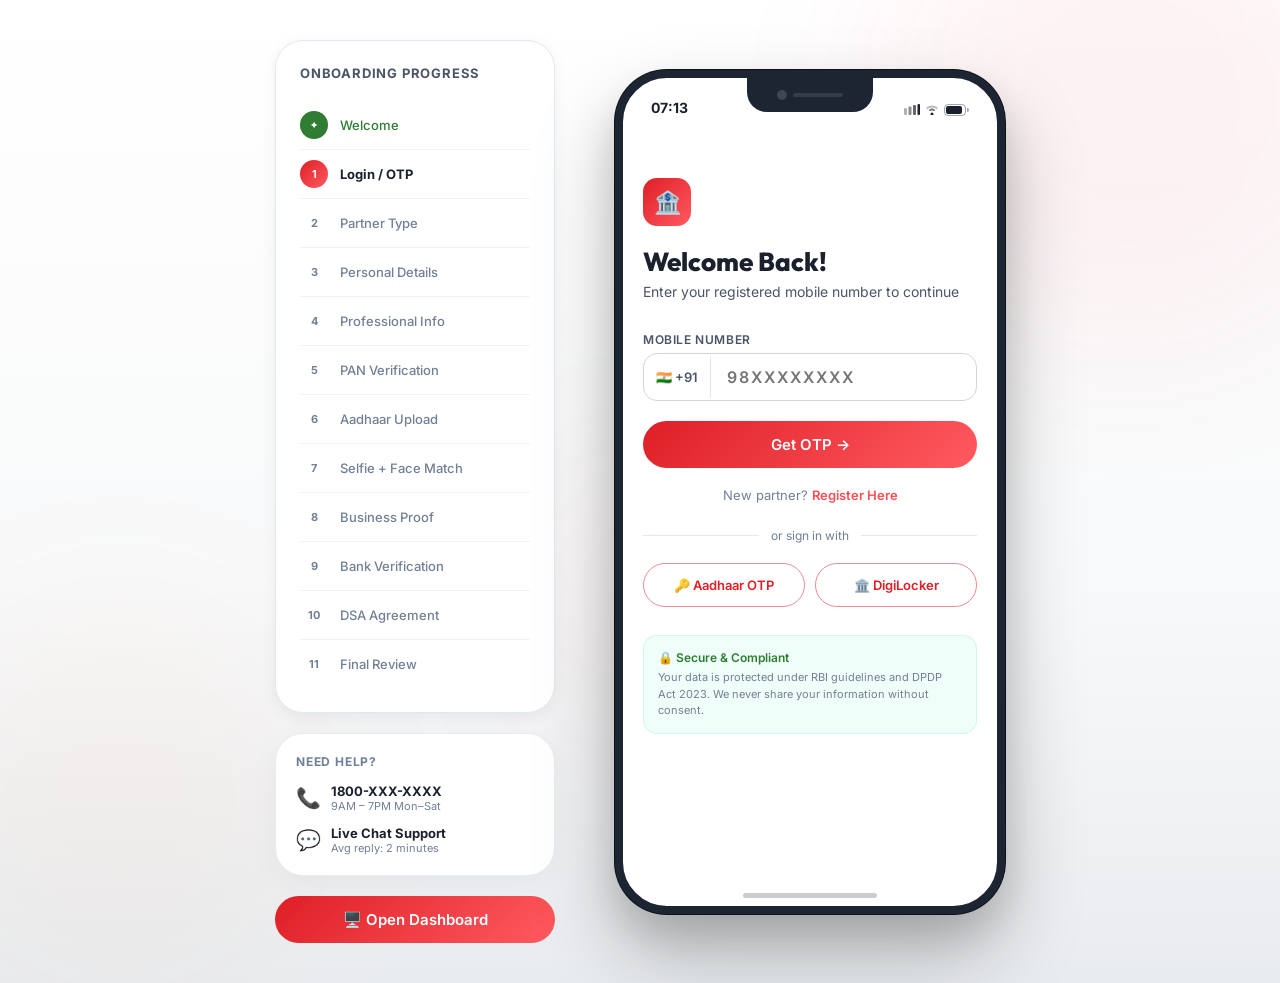
==== commit 68d215b4: "fix: sticky footer + official logo + production-ready nav" ====
--- a/index.html
+++ b/index.html
@@ -144,19 +144,13 @@
         <!-- Grid lines -->
         <div style="position:absolute;inset:0;background-image:linear-gradient(rgba(222,31,38,0.02) 1px,transparent 1px),linear-gradient(90deg,rgba(222,31,38,0.02) 1px,transparent 1px);background-size:30px 30px;pointer-events:none"></div>
 
+        <!-- Official India Shelter Logo -->
         <div class="splash-logo" style="background:none;box-shadow:none;border:none;">
-          <svg viewBox="0 0 220 60" width="220" height="60" xmlns="http://www.w3.org/2000/svg">
-            <!-- Bricks -->
-            <rect x="5" y="27" width="16" height="5" fill="#DE1F26" />
-            <rect x="14" y="20" width="16" height="5" fill="#DE1F26" />
-            <rect x="23" y="13" width="16" height="5" fill="#DE1F26" />
-            <!-- Underline -->
-            <line x1="5" y1="37" x2="52" y2="37" stroke="#2D3134" stroke-width="2" />
-            <!-- Text -->
-            <text x="46" y="27" font-family="'Outfit', sans-serif" font-size="18" font-weight="600" fill="#2D3134">India<tspan font-weight="800">Shelter</tspan></text>
-            <circle cx="50.8" cy="16.2" r="2" fill="#DE1F26" />
-            <text x="54" y="47" font-family="'Outfit', sans-serif" font-size="13" font-weight="700" fill="#2D3134">Home Loans</text>
-          </svg>
+          <img src="icons/icon-192.png" alt="India Shelter Home Loans" width="90" height="90" style="border-radius:20px;object-fit:cover;box-shadow:0 8px 32px rgba(222,31,38,0.25)">
+        </div>
+        <div style="text-align:center;animation:fade-up 0.6s ease 0.3s both">
+          <div style="font-size:22px;font-weight:900;color:#2D3134;letter-spacing:-0.5px">India<span style="color:#DE1F26">Shelter</span></div>
+          <div style="font-size:12px;font-weight:600;color:#555;letter-spacing:2px;text-transform:uppercase;margin-top:2px">Home Loans</div>
         </div>
 
 
@@ -1014,30 +1008,9 @@
           </div>
         </div>
 
-        <div style="height:88px"></div><!-- Bottom nav spacer -->
-      </div>
-
-      <!-- Bottom Navigation -->
-      <div class="mobile-nav">
-        <div class="nav-item active" data-screen="screen-home">
-          <span class="nav-icon">🏠</span>
-          <span class="nav-label">Home</span>
-        </div>
-        <div class="nav-item" data-screen="screen-lead-form">
-          <span class="nav-icon">📝</span>
-          <span class="nav-label">Leads</span>
-        </div>
-        <div class="nav-item fab" data-screen="screen-lead-form">➕</div>
-        <div class="nav-item">
-          <span class="nav-icon">💰</span>
-          <span class="nav-label">Payouts</span>
-        </div>
-        <div class="nav-item">
-          <span class="nav-icon">👤</span>
-          <span class="nav-label">Profile</span>
-        </div>
-      </div>
-    </div>
+        <div style="height:20px"></div><!-- bottom breathing room -->
+      </div>
+    </div><!-- /#screen-home -->
 
     <!-- ── SCREEN 16: LEAD SUBMISSION FORM ─────── -->
     <div id="screen-lead-form" class="screen">
@@ -1183,6 +1156,27 @@
 
   </div><!-- /screen-container -->
 
+  <!-- Bottom Navigation — FIXED outside scroll area -->
+  <div class="mobile-nav" id="mobile-nav-bar">
+    <div class="nav-item active" id="nav-home" data-screen="screen-home">
+      <span class="nav-icon">🏠</span>
+      <span class="nav-label">Home</span>
+    </div>
+    <div class="nav-item" id="nav-leads" data-screen="screen-lead-form">
+      <span class="nav-icon">📝</span>
+      <span class="nav-label">Leads</span>
+    </div>
+    <div class="fab" id="nav-fab" data-screen="screen-lead-form">➕</div>
+    <div class="nav-item" id="nav-payouts">
+      <span class="nav-icon">💰</span>
+      <span class="nav-label">Payouts</span>
+    </div>
+    <div class="nav-item" id="nav-profile">
+      <span class="nav-icon">👤</span>
+      <span class="nav-label">Profile</span>
+    </div>
+  </div>
+
   <!-- Home Indicator -->
   <div class="home-indicator"></div>
 </div><!-- /phone-frame -->
--- a/css/mobile.css
+++ b/css/mobile.css
@@ -86,6 +86,13 @@
   bottom: 34px;
   left: 0; right: 0;
   overflow: hidden;
+  /* When nav is visible, bottom shifts up by nav height */
+  transition: bottom 0.25s ease;
+}
+
+/* When nav bar is shown, shrink screen-container accordingly */
+.phone-frame:has(.mobile-nav.visible) .screen-container {
+  bottom: calc(34px + 72px);
 }
 
 .screen {
@@ -696,13 +703,21 @@
   bottom: 0; left: 0; right: 0;
   height: 72px;
   background: #FFFFFF;
-  backdrop-filter: blur(20px);
   border-top: 1px solid #E2E8F0;
   display: flex;
   align-items: center;
   justify-content: space-around;
   padding: 0 8px;
   z-index: 30;
+  /* Hidden by default — shown only on post-login screens */
+  opacity: 0;
+  pointer-events: none;
+  transition: opacity 0.25s ease;
+}
+
+.mobile-nav.visible {
+  opacity: 1;
+  pointer-events: all;
 }
 
 .nav-item {
@@ -1146,6 +1161,16 @@
     top: 0;
     bottom: 0;
   }
+  /* On real mobile, nav sits at bottom of viewport */
+  .phone-frame:has(.mobile-nav.visible) .screen-container {
+    bottom: 72px;
+  }
+  .mobile-nav {
+    bottom: 0;
+    /* respect iOS safe area */
+    padding-bottom: env(safe-area-inset-bottom, 0px);
+    height: calc(72px + env(safe-area-inset-bottom, 0px));
+  }
 }
 
 /* ── Light Theme Final Touch-ups ── */
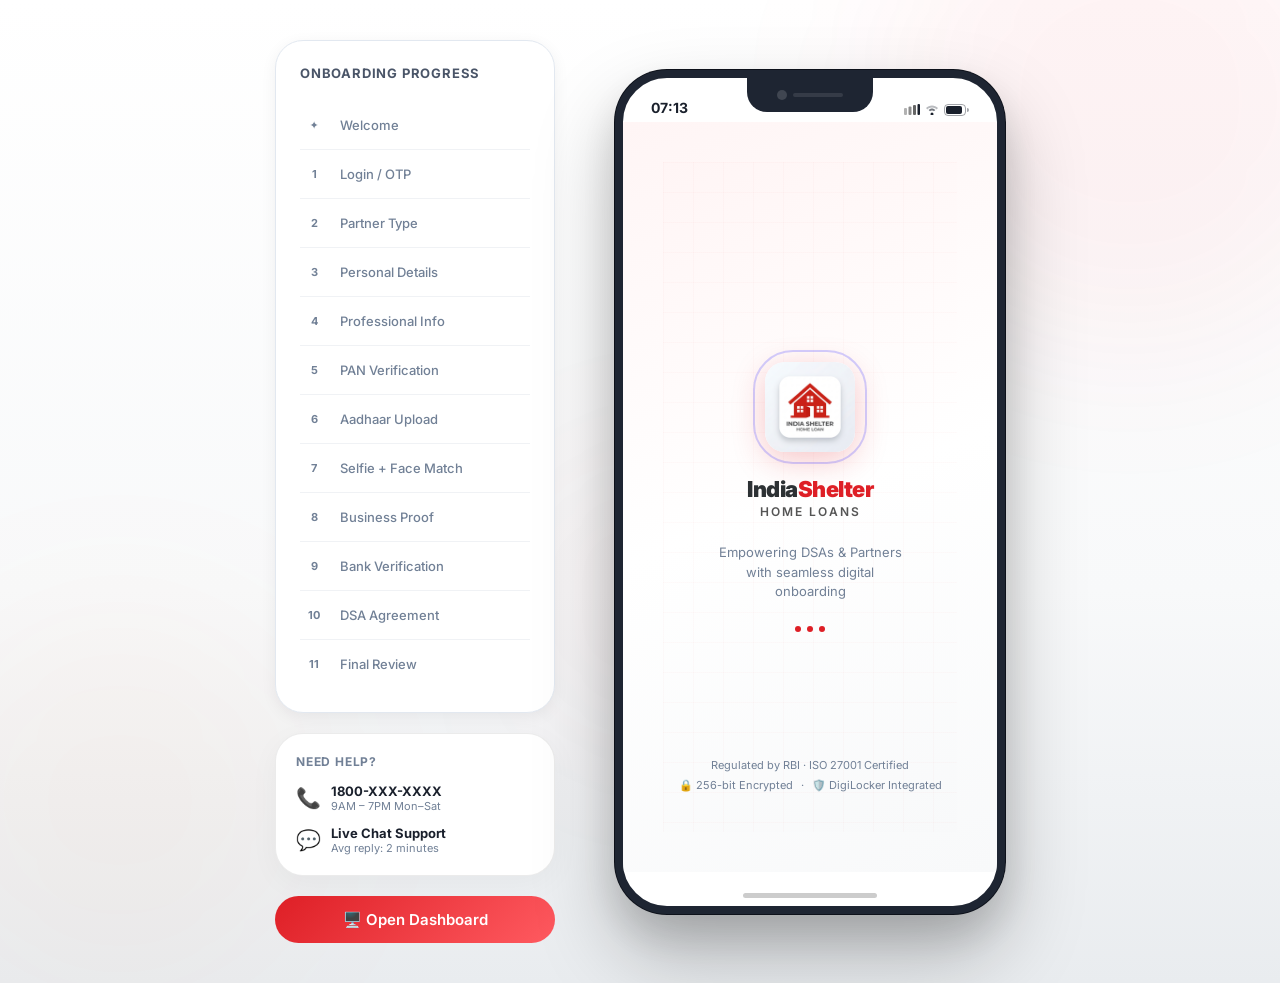
==== commit fcd51e1e: "Fix mobile-nav positioning and update official logo" ====
--- a/index.html
+++ b/index.html
@@ -970,11 +970,11 @@
             <div class="qa-icon" style="background:rgba(108,99,255,0.15)">➕</div>
             <div class="qa-label">New Lead</div>
           </div>
-          <div class="quick-action">
+          <div class="quick-action" data-next-screen="screen-all-leads">
             <div class="qa-icon" style="background:rgba(0,212,255,0.12)">📊</div>
             <div class="qa-label">My Leads</div>
           </div>
-          <div class="quick-action">
+          <div class="quick-action" data-next-screen="screen-payouts">
             <div class="qa-icon" style="background:rgba(0,229,160,0.12)">💰</div>
             <div class="qa-label">Payouts</div>
           </div>
@@ -987,7 +987,7 @@
         <!-- Recent Leads -->
         <div class="section-title-row">
           <div class="section-title">Recent Leads</div>
-          <span class="section-link">View All →</span>
+          <span class="section-link" id="view-all-leads">View All →</span>
         </div>
         <div id="lead-list"></div>
 
@@ -1011,6 +1011,167 @@
         <div style="height:20px"></div><!-- bottom breathing room -->
       </div>
     </div><!-- /#screen-home -->
+
+    <!-- ── SCREEN 17: ALL LEADS ─────────────────── -->
+    <div id="screen-all-leads" class="screen">
+      <div class="screen-content" style="padding-top:0">
+        <div class="top-nav">
+          <button class="back-btn" data-action="back">←</button>
+          <span class="top-nav-title">My Leads</span>
+          <div style="font-size:12px;color:var(--text-muted)" id="leads-count"></div>
+        </div>
+
+        <!-- Search & Filter -->
+        <div style="padding:12px 0 8px">
+          <div style="display:flex;gap:8px;margin-bottom:10px">
+            <div style="flex:1;display:flex;align-items:center;background:#F8F9FA;border:1px solid #E2E8F0;border-radius:var(--radius-md);padding:10px 14px;gap:8px">
+              <span style="font-size:16px">🔍</span>
+              <input id="lead-search" type="text" placeholder="Search leads..." style="background:transparent;border:none;outline:none;font-size:13px;width:100%;font-family:var(--font-ui);color:var(--text-primary)">
+            </div>
+            <div id="filter-btn" style="width:42px;height:42px;background:#F8F9FA;border:1px solid #E2E8F0;border-radius:var(--radius-md);display:flex;align-items:center;justify-content:center;cursor:pointer;font-size:18px;flex-shrink:0">⚙️</div>
+          </div>
+          <!-- Filter Chips -->
+          <div style="display:flex;gap:6px;overflow-x:auto;padding-bottom:4px;scrollbar-width:none">
+            <div class="filter-chip active" data-filter="all">All</div>
+            <div class="filter-chip" data-filter="Processing">Processing</div>
+            <div class="filter-chip" data-filter="Approved">Approved</div>
+            <div class="filter-chip" data-filter="Pending">Pending</div>
+            <div class="filter-chip" data-filter="Disbursed">Disbursed</div>
+            <div class="filter-chip" data-filter="Rejected">Rejected</div>
+          </div>
+        </div>
+
+        <!-- Leads List -->
+        <div id="all-lead-list"></div>
+        <div style="height:20px"></div>
+      </div>
+    </div>
+
+    <!-- ── SCREEN 18: PAYOUTS ────────────────────── -->
+    <div id="screen-payouts" class="screen">
+      <div class="screen-content" style="padding-top:0">
+        <div class="top-nav">
+          <button class="back-btn" data-action="back">←</button>
+          <span class="top-nav-title">Payouts</span>
+          <div style="width:36px"></div>
+        </div>
+
+        <!-- Earnings Hero -->
+        <div style="background:linear-gradient(135deg,#DE1F26 0%,#FF5A60 100%);border-radius:var(--radius-lg);padding:20px;margin-bottom:16px;color:#fff;position:relative;overflow:hidden">
+          <div style="position:absolute;top:-20px;right:-20px;width:100px;height:100px;background:rgba(255,255,255,0.08);border-radius:50%"></div>
+          <div style="position:absolute;bottom:-30px;left:40%;width:140px;height:140px;background:rgba(255,255,255,0.05);border-radius:50%"></div>
+          <div style="font-size:11px;font-weight:700;text-transform:uppercase;letter-spacing:1px;opacity:0.8;margin-bottom:6px">Next Payout</div>
+          <div style="font-size:34px;font-weight:900;font-family:var(--font-display);margin-bottom:4px">₹84,200</div>
+          <div style="font-size:12px;opacity:0.85">Due on 15 Jun 2026 · Bank: HDFC ***4521</div>
+          <div style="display:flex;gap:20px;margin-top:16px;padding-top:14px;border-top:1px solid rgba(255,255,255,0.2)">
+            <div><div style="font-size:10px;opacity:0.75;text-transform:uppercase;letter-spacing:0.5px">This Month</div><div style="font-size:16px;font-weight:800">₹1.2L</div></div>
+            <div><div style="font-size:10px;opacity:0.75;text-transform:uppercase;letter-spacing:0.5px">Pending</div><div style="font-size:16px;font-weight:800">₹42K</div></div>
+            <div><div style="font-size:10px;opacity:0.75;text-transform:uppercase;letter-spacing:0.5px">YTD Total</div><div style="font-size:16px;font-weight:800">₹8.4L</div></div>
+          </div>
+        </div>
+
+        <!-- Commission Rate Card -->
+        <div style="background:#F8F9FA;border:1px solid #E2E8F0;border-radius:var(--radius-md);padding:14px;margin-bottom:16px">
+          <div style="font-size:11px;font-weight:700;text-transform:uppercase;letter-spacing:0.8px;color:var(--text-muted);margin-bottom:10px">Your Commission Structure</div>
+          <div style="display:grid;grid-template-columns:1fr 1fr;gap:8px">
+            <div style="background:#fff;border:1px solid #E2E8F0;border-radius:var(--radius-sm);padding:10px;text-align:center">
+              <div style="font-size:18px;font-weight:900;color:var(--clr-primary)">1.2%</div>
+              <div style="font-size:10px;color:var(--text-muted);margin-top:2px">Home Loan</div>
+            </div>
+            <div style="background:#fff;border:1px solid #E2E8F0;border-radius:var(--radius-sm);padding:10px;text-align:center">
+              <div style="font-size:18px;font-weight:900;color:var(--clr-emerald)">1.5%</div>
+              <div style="font-size:10px;color:var(--text-muted);margin-top:2px">LAP</div>
+            </div>
+            <div style="background:#fff;border:1px solid #E2E8F0;border-radius:var(--radius-sm);padding:10px;text-align:center">
+              <div style="font-size:18px;font-weight:900;color:var(--clr-amber)">1.0%</div>
+              <div style="font-size:10px;color:var(--text-muted);margin-top:2px">MSME Loan</div>
+            </div>
+            <div style="background:#fff;border:1px solid #E2E8F0;border-radius:var(--radius-sm);padding:10px;text-align:center">
+              <div style="font-size:18px;font-weight:900;color:var(--clr-cyan)">0.8%</div>
+              <div style="font-size:10px;color:var(--text-muted);margin-top:2px">Personal Loan</div>
+            </div>
+          </div>
+        </div>
+
+        <!-- Transaction History -->
+        <div style="font-size:13px;font-weight:700;margin-bottom:12px">Transaction History</div>
+        <div id="payout-list"></div>
+        <div style="height:20px"></div>
+      </div>
+    </div>
+
+    <!-- ── SCREEN 19: PROFILE ────────────────────── -->
+    <div id="screen-profile" class="screen">
+      <div class="screen-content" style="padding-top:0">
+        <div class="top-nav">
+          <button class="back-btn" data-action="back">←</button>
+          <span class="top-nav-title">My Profile</span>
+          <div style="width:36px"></div>
+        </div>
+
+        <!-- Profile Hero -->
+        <div style="text-align:center;padding:20px 0 16px">
+          <div style="width:80px;height:80px;background:var(--grad-primary);border-radius:50%;display:flex;align-items:center;justify-content:center;font-weight:900;font-size:28px;color:white;margin:0 auto 12px;box-shadow:0 8px 24px rgba(222,31,38,0.3)">RK</div>
+          <div style="font-size:20px;font-weight:800;margin-bottom:4px">Rajesh Kumar</div>
+          <div style="font-size:12px;color:var(--text-muted);margin-bottom:8px">DSA Partner · Code: DSA-08421</div>
+          <div style="display:inline-flex;align-items:center;gap:6px;background:rgba(0,229,160,0.1);border:1px solid rgba(0,229,160,0.25);border-radius:var(--radius-full);padding:4px 12px">
+            <div style="width:7px;height:7px;background:var(--clr-emerald);border-radius:50%"></div>
+            <span style="font-size:11px;font-weight:700;color:var(--clr-emerald)">KYC Verified</span>
+          </div>
+        </div>
+
+        <!-- Stats Row -->
+        <div style="display:grid;grid-template-columns:repeat(3,1fr);gap:8px;margin-bottom:16px">
+          <div style="background:#F8F9FA;border:1px solid #E2E8F0;border-radius:var(--radius-md);padding:12px;text-align:center">
+            <div style="font-size:20px;font-weight:900;color:var(--clr-primary)">28</div>
+            <div style="font-size:10px;color:var(--text-muted);margin-top:2px">Total Leads</div>
+          </div>
+          <div style="background:#F8F9FA;border:1px solid #E2E8F0;border-radius:var(--radius-md);padding:12px;text-align:center">
+            <div style="font-size:20px;font-weight:900;color:var(--clr-emerald)">₹4.2Cr</div>
+            <div style="font-size:10px;color:var(--text-muted);margin-top:2px">Disbursed</div>
+          </div>
+          <div style="background:#F8F9FA;border:1px solid #E2E8F0;border-radius:var(--radius-md);padding:12px;text-align:center">
+            <div style="font-size:20px;font-weight:900;color:var(--clr-amber)">₹8.4L</div>
+            <div style="font-size:10px;color:var(--text-muted);margin-top:2px">Earned</div>
+          </div>
+        </div>
+
+        <!-- Info Sections -->
+        <div style="background:#fff;border:1px solid #E2E8F0;border-radius:var(--radius-lg);overflow:hidden;margin-bottom:12px">
+          <div style="padding:14px 16px;border-bottom:1px solid #F0F2F5;font-size:11px;font-weight:700;text-transform:uppercase;letter-spacing:0.8px;color:var(--text-muted)">Personal Info</div>
+          <div class="profile-row"><span class="profile-label">📱 Mobile</span><span class="profile-value">+91 98XXXXXXXX</span></div>
+          <div class="profile-row"><span class="profile-label">📧 Email</span><span class="profile-value">rajesh@example.com</span></div>
+          <div class="profile-row"><span class="profile-label">🏙️ City</span><span class="profile-value">Mumbai, Maharashtra</span></div>
+          <div class="profile-row" style="border:none"><span class="profile-label">🎂 DOB</span><span class="profile-value">15 Mar 1988</span></div>
+        </div>
+
+        <div style="background:#fff;border:1px solid #E2E8F0;border-radius:var(--radius-lg);overflow:hidden;margin-bottom:12px">
+          <div style="padding:14px 16px;border-bottom:1px solid #F0F2F5;font-size:11px;font-weight:700;text-transform:uppercase;letter-spacing:0.8px;color:var(--text-muted)">Professional Info</div>
+          <div class="profile-row"><span class="profile-label">💼 Occupation</span><span class="profile-value">Financial Advisor</span></div>
+          <div class="profile-row"><span class="profile-label">📅 Since</span><span class="profile-value">Jan 2024</span></div>
+          <div class="profile-row"><span class="profile-label">🏦 Bank</span><span class="profile-value">HDFC ***4521</span></div>
+          <div class="profile-row" style="border:none"><span class="profile-label">🪪 PAN</span><span class="profile-value">ABCDE1234F</span></div>
+        </div>
+
+        <!-- Settings -->
+        <div style="background:#fff;border:1px solid #E2E8F0;border-radius:var(--radius-lg);overflow:hidden;margin-bottom:12px">
+          <div style="padding:14px 16px;border-bottom:1px solid #F0F2F5;font-size:11px;font-weight:700;text-transform:uppercase;letter-spacing:0.8px;color:var(--text-muted)">Settings</div>
+          <div class="profile-row profile-action"><span class="profile-label">🔔 Notifications</span><span style="font-size:12px;color:var(--clr-emerald);font-weight:700">ON</span></div>
+          <div class="profile-row profile-action"><span class="profile-label">🌙 Dark Mode</span><span style="font-size:12px;color:var(--text-muted);font-weight:700">OFF</span></div>
+          <div class="profile-row profile-action" style="border:none"><span class="profile-label">🔒 Change PIN</span><span style="font-size:12px;color:var(--clr-primary);font-weight:700">→</span></div>
+        </div>
+
+        <!-- Support & Logout -->
+        <div style="background:#fff;border:1px solid #E2E8F0;border-radius:var(--radius-lg);overflow:hidden;margin-bottom:16px">
+          <div class="profile-row profile-action"><span class="profile-label">📞 Support: 1800-XXX-XXXX</span><span style="font-size:12px;color:var(--clr-primary);font-weight:700">Call →</span></div>
+          <div class="profile-row profile-action"><span class="profile-label">📄 DSA Agreement</span><span style="font-size:12px;color:var(--clr-primary);font-weight:700">View →</span></div>
+          <div class="profile-row profile-action" style="border:none"><span class="profile-label">⭐ Rate App</span><span style="font-size:12px;color:var(--clr-amber);font-weight:700">Rate →</span></div>
+        </div>
+
+        <button id="logout-btn" style="width:100%;padding:14px;background:rgba(222,31,38,0.06);border:1.5px solid rgba(222,31,38,0.2);border-radius:var(--radius-md);font-size:14px;font-weight:700;color:var(--clr-primary);cursor:pointer;font-family:var(--font-ui)">🚪 Log Out</button>
+        <div style="height:20px"></div>
+      </div>
+    </div>
 
     <!-- ── SCREEN 16: LEAD SUBMISSION FORM ─────── -->
     <div id="screen-lead-form" class="screen">
@@ -1167,11 +1328,11 @@
       <span class="nav-label">Leads</span>
     </div>
     <div class="fab" id="nav-fab" data-screen="screen-lead-form">➕</div>
-    <div class="nav-item" id="nav-payouts">
+    <div class="nav-item" id="nav-payouts" data-screen="screen-payouts">
       <span class="nav-icon">💰</span>
       <span class="nav-label">Payouts</span>
     </div>
-    <div class="nav-item" id="nav-profile">
+    <div class="nav-item" id="nav-profile" data-screen="screen-profile">
       <span class="nav-icon">👤</span>
       <span class="nav-label">Profile</span>
     </div>
--- a/css/mobile.css
+++ b/css/mobile.css
@@ -91,7 +91,8 @@
 }
 
 /* When nav bar is shown, shrink screen-container accordingly */
-.phone-frame:has(.mobile-nav.visible) .screen-container {
+.phone-frame:has(.mobile-nav.visible) .screen-container,
+.phone-frame.nav-visible .screen-container {
   bottom: calc(34px + 72px);
 }
 
@@ -1162,8 +1163,13 @@
     bottom: 0;
   }
   /* On real mobile, nav sits at bottom of viewport */
-  .phone-frame:has(.mobile-nav.visible) .screen-container {
-    bottom: 72px;
+  .phone-frame:has(.mobile-nav.visible)  .screen-container {
+    top: 0;
+    bottom: 0;
+  }
+  .phone-frame:has(.mobile-nav.visible) .screen-container,
+  .phone-frame.nav-visible .screen-container {
+    bottom: calc(72px + env(safe-area-inset-bottom, 0px));
   }
   .mobile-nav {
     bottom: 0;
@@ -1198,3 +1204,65 @@
 .fab {
   box-shadow: 0 4px 15px rgba(222,31,38,0.3);
 }
+
+/* ── Filter Chips (All Leads screen) ── */
+.filter-chip {
+  display: inline-flex;
+  align-items: center;
+  white-space: nowrap;
+  padding: 6px 14px;
+  border-radius: var(--radius-full);
+  font-size: 12px;
+  font-weight: 600;
+  background: #F8F9FA;
+  border: 1.5px solid #E2E8F0;
+  color: var(--text-secondary);
+  cursor: pointer;
+  transition: var(--transition-fast);
+  flex-shrink: 0;
+}
+
+.filter-chip:hover {
+  border-color: var(--clr-primary);
+  color: var(--clr-primary);
+  background: rgba(222,31,38,0.04);
+}
+
+.filter-chip.active {
+  background: var(--grad-primary);
+  border-color: transparent;
+  color: #fff;
+  box-shadow: 0 2px 10px rgba(222,31,38,0.3);
+}
+
+/* ── Profile Row (Profile screen) ── */
+.profile-row {
+  display: flex;
+  align-items: center;
+  justify-content: space-between;
+  padding: 12px 16px;
+  border-bottom: 1px solid #F0F2F5;
+}
+
+.profile-label {
+  font-size: 13px;
+  font-weight: 500;
+  color: var(--text-primary);
+}
+
+.profile-value {
+  font-size: 12px;
+  font-weight: 600;
+  color: var(--text-muted);
+  text-align: right;
+  max-width: 55%;
+}
+
+.profile-action {
+  cursor: pointer;
+  transition: var(--transition-fast);
+}
+
+.profile-action:hover {
+  background: #F8F9FA;
+}
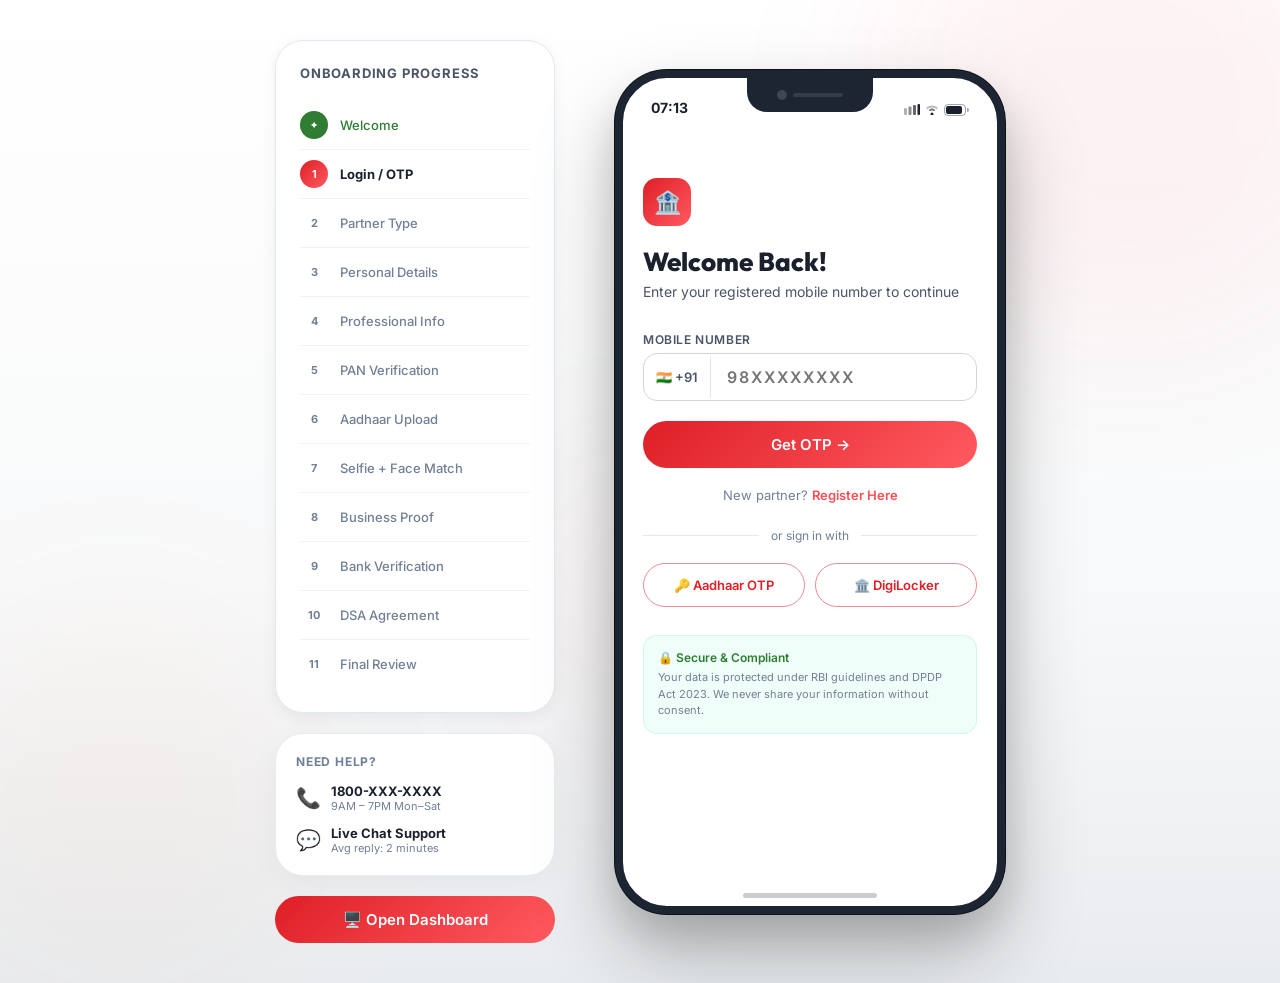
==== commit 6e391088: "Add explicit cache busters for all icon references to fix PWA caching issues" ====
--- a/index.html
+++ b/index.html
@@ -13,8 +13,8 @@
   <meta name="apple-mobile-web-app-capable" content="yes">
   <meta name="apple-mobile-web-app-status-bar-style" content="black-translucent">
   <meta name="apple-mobile-web-app-title" content="India Shelter">
-  <link rel="apple-touch-icon" href="icons/icon-192.png">
-  <link rel="icon" type="image/png" sizes="192x192" href="icons/icon-192.png">
+  <link rel="apple-touch-icon" href="icons/icon-192.png?v=3">
+  <link rel="icon" type="image/png" sizes="192x192" href="icons/icon-192.png?v=3">
 </head>
 <body class="mobile-view">
 
@@ -146,7 +146,7 @@
 
         <!-- Official India Shelter Logo -->
         <div class="splash-logo" style="background:none;box-shadow:none;border:none;">
-          <img src="icons/icon-192.png" alt="India Shelter Home Loans" width="90" height="90" style="border-radius:20px;object-fit:cover;box-shadow:0 8px 32px rgba(222,31,38,0.25)">
+          <img src="icons/icon-192.png?v=3" alt="India Shelter Home Loans" width="90" height="90" style="border-radius:20px;object-fit:cover;box-shadow:0 8px 32px rgba(222,31,38,0.25)">
         </div>
         <div style="text-align:center;animation:fade-up 0.6s ease 0.3s both">
           <div style="font-size:22px;font-weight:900;color:#2D3134;letter-spacing:-0.5px">India<span style="color:#DE1F26">Shelter</span></div>
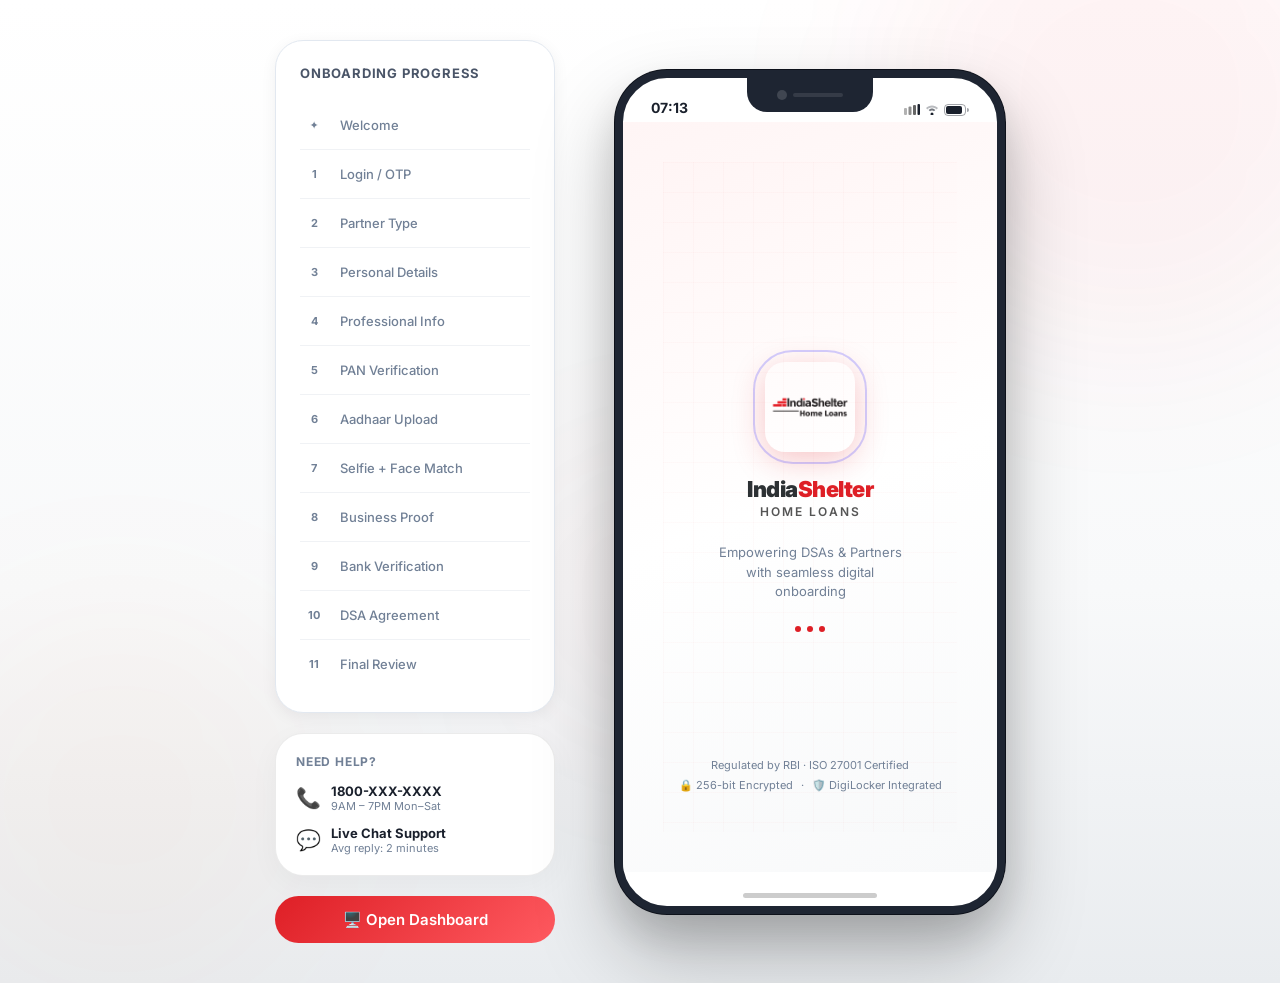
==== commit f2d3a231: "feat: Add dark mode, push notifications, and mandatory API document fetch options" ====
--- a/index.html
+++ b/index.html
@@ -505,6 +505,10 @@
           <div id="pan-verify-badge" class="verify-badge" style="display:none;margin-top:8px"></div>
         </div>
 
+        <button id="pan-api-fetch" class="btn-outline" style="width:100%;margin-bottom:14px;padding:12px;font-size:13px">
+          📲 Fetch via DigiLocker API
+        </button>
+
         <!-- PAN Upload -->
         <div style="margin-bottom:14px">
           <label class="form-label" style="display:block;margin-bottom:8px">Upload PAN Card Image</label>
@@ -549,6 +553,10 @@
           <label class="form-label">Aadhaar Number (last 4 digits)</label>
           <input type="text" class="form-input" placeholder="XXXX XXXX XXXX" maxlength="14" style="letter-spacing:2px;font-weight:700">
         </div>
+
+        <button id="aadhaar-api-fetch" class="btn-outline" style="width:100%;margin-bottom:14px;padding:12px;font-size:13px">
+          📲 Fetch via DigiLocker API
+        </button>
 
         <div style="margin-bottom:14px">
           <label class="form-label" style="display:block;margin-bottom:8px">Aadhaar Front Side</label>
@@ -681,6 +689,10 @@
           </div>
         </div>
 
+        <button id="udhyam-api-fetch" class="btn-outline" style="width:100%;margin-bottom:14px;padding:12px;font-size:13px">
+          📲 Fetch Udhyam Details via API
+        </button>
+
         <!-- GST Details -->
         <div class="form-group" style="margin-bottom:10px">
           <label class="form-label">GSTIN (if applicable)</label>
@@ -755,7 +767,10 @@
         <button id="bank-verify-btn" class="btn-outline" style="width:100%;margin-bottom:10px">
           🔍 Verify via Penny Drop
         </button>
-        <div id="bank-verify-status" class="bank-verify-status" style="display:none;margin-bottom:14px"></div>
+        <button id="bank-aa-fetch" class="btn-outline" style="width:100%;margin-bottom:10px;border-color:var(--clr-emerald);color:var(--clr-emerald)">
+          📊 Fetch via Account Aggregator
+        </button>
+        <div id="bank-verify-status" class="verify-badge success" style="display:none;margin-bottom:14px"></div>
 
         <div style="display:flex;gap:10px">
           <button class="btn-outline" style="flex:1" data-next-screen="screen-kyc-business">← Back</button>
@@ -776,6 +791,19 @@
         <div style="padding:12px 0 8px">
           <h3 style="font-size:18px;font-weight:800;margin-bottom:4px">Sign DSA Agreement</h3>
           <p style="font-size:12px;color:var(--text-secondary);margin-bottom:16px">Please read and sign the DSA empanelment agreement</p>
+        </div>
+
+        <!-- DSA Certificate Upload -->
+        <div style="margin-bottom:16px">
+          <label class="form-label" style="display:block;margin-bottom:8px">DSA Certificate (Other Party)</label>
+          <div class="upload-zone" data-doc="dsaCertificate" style="padding:16px 12px">
+            <input type="file" accept="image/*,.pdf">
+            <div class="upload-prompt" style="display:flex;flex-direction:column;align-items:center;gap:8px">
+              <div class="upload-icon-wrap" style="width:40px;height:40px;font-size:18px">📜</div>
+              <div class="upload-label" style="font-size:12px">Upload DSA Certificate</div>
+            </div>
+            <img class="upload-preview" src="" alt="DSA Certificate">
+          </div>
         </div>
 
         <!-- Agreement Preview -->
@@ -1154,10 +1182,16 @@
         </div>
 
         <!-- Settings -->
-        <div style="background:#fff;border:1px solid #E2E8F0;border-radius:var(--radius-lg);overflow:hidden;margin-bottom:12px">
+        <div style="background:var(--bg-card);border:1px solid #E2E8F0;border-radius:var(--radius-lg);overflow:hidden;margin-bottom:12px">
           <div style="padding:14px 16px;border-bottom:1px solid #F0F2F5;font-size:11px;font-weight:700;text-transform:uppercase;letter-spacing:0.8px;color:var(--text-muted)">Settings</div>
-          <div class="profile-row profile-action"><span class="profile-label">🔔 Notifications</span><span style="font-size:12px;color:var(--clr-emerald);font-weight:700">ON</span></div>
-          <div class="profile-row profile-action"><span class="profile-label">🌙 Dark Mode</span><span style="font-size:12px;color:var(--text-muted);font-weight:700">OFF</span></div>
+          <div class="profile-row profile-action" id="notif-toggle-btn" style="cursor:pointer">
+            <span class="profile-label">🔔 Notifications</span>
+            <span id="notif-toggle-status" style="font-size:12px;color:var(--clr-emerald);font-weight:700">OFF</span>
+          </div>
+          <div class="profile-row profile-action" id="theme-toggle-btn" style="cursor:pointer">
+            <span class="profile-label">🌙 Dark Mode</span>
+            <span id="theme-toggle-status" style="font-size:12px;color:var(--text-muted);font-weight:700">OFF</span>
+          </div>
           <div class="profile-row profile-action" style="border:none"><span class="profile-label">🔒 Change PIN</span><span style="font-size:12px;color:var(--clr-primary);font-weight:700">→</span></div>
         </div>
 
--- a/css/style.css
+++ b/css/style.css
@@ -396,40 +396,76 @@
 .delay-400 { animation-delay: 0.4s; }
 .delay-500 { animation-delay: 0.5s; }
 
-/* ── Light Theme Overrides ── */
+/* ── Form Controls & Other Component Overrides (Using CSS Vars) ── */
 .form-input {
-  background: #FFFFFF !important;
-  border: 1px solid #D2D6DC !important;
-  color: var(--text-primary) !important;
+  background: var(--bg-input, #FFFFFF);
+  border: 1px solid var(--border-input, #D2D6DC);
+  color: var(--text-primary);
 }
 .form-input::placeholder {
-  color: #9AA5B1 !important;
+  color: var(--text-placeholder, #9AA5B1);
 }
 .form-input:focus {
-  border-color: var(--clr-primary) !important;
-  box-shadow: 0 0 0 3px rgba(222, 31, 38, 0.15) !important;
+  border-color: var(--clr-primary);
+  box-shadow: 0 0 0 3px rgba(222, 31, 38, 0.15);
 }
 .btn-outline {
-  border: 1.5px solid rgba(222,31,38,0.5) !important;
-  color: var(--clr-primary) !important;
+  border: 1.5px solid rgba(222,31,38,0.5);
+  color: var(--clr-primary);
 }
 .btn-outline:hover {
-  background: rgba(222,31,38,0.08) !important;
-  border-color: var(--clr-primary) !important;
-  color: var(--clr-primary) !important;
+  background: rgba(222,31,38,0.08);
+  border-color: var(--clr-primary);
+  color: var(--clr-primary);
 }
 .shimmer {
-  background: linear-gradient(90deg, rgba(0,0,0,0.03) 25%, rgba(0,0,0,0.06) 50%, rgba(0,0,0,0.03) 75%) !important;
+  background: linear-gradient(90deg, rgba(0,0,0,0.03) 25%, rgba(0,0,0,0.06) 50%, rgba(0,0,0,0.03) 75%);
 }
 ::-webkit-scrollbar-thumb {
-  background: rgba(0,0,0,0.15) !important;
+  background: rgba(0,0,0,0.15);
 }
 ::-webkit-scrollbar-thumb:hover {
-  background: rgba(222,31,38,0.4) !important;
+  background: rgba(222,31,38,0.4);
 }
 body {
-  color: var(--text-primary) !important;
+  color: var(--text-primary);
 }
 a {
   color: var(--clr-primary);
 }
+
+/* ── Dark Theme Overrides ── */
+.dark-theme {
+  --bg-primary:    #121212; /* dark background */
+  --bg-secondary:  #1E1E1E; /* dark container background */
+  --bg-card:       #1E1E1E; /* dark cards */
+  --bg-card-hover: #2A2A2A; 
+
+  --border-glass:  1px solid rgba(255,255,255,0.08);
+  
+  --shadow-card:   0 8px 30px rgba(0,0,0,0.4);
+
+  --text-primary:  #E2E8F0; /* Light text */
+  --text-secondary:#A0AEC0; /* Slate text */
+  --text-muted:    #718096; /* Muted gray text */
+
+  --bg-input:      #2D3748;
+  --border-input:  #4A5568;
+  --text-placeholder: #718096;
+}
+
+.dark-theme .shimmer {
+  background: linear-gradient(90deg, rgba(255,255,255,0.03) 25%, rgba(255,255,255,0.06) 50%, rgba(255,255,255,0.03) 75%);
+}
+.dark-theme ::-webkit-scrollbar-thumb {
+  background: rgba(255,255,255,0.15);
+}
+.dark-theme .glass-card {
+  box-shadow: 0 4px 20px rgba(0,0,0,0.5);
+}
+.dark-theme .screen {
+  background: var(--bg-primary);
+}
+.dark-theme .phone-frame {
+  background: #000;
+}
